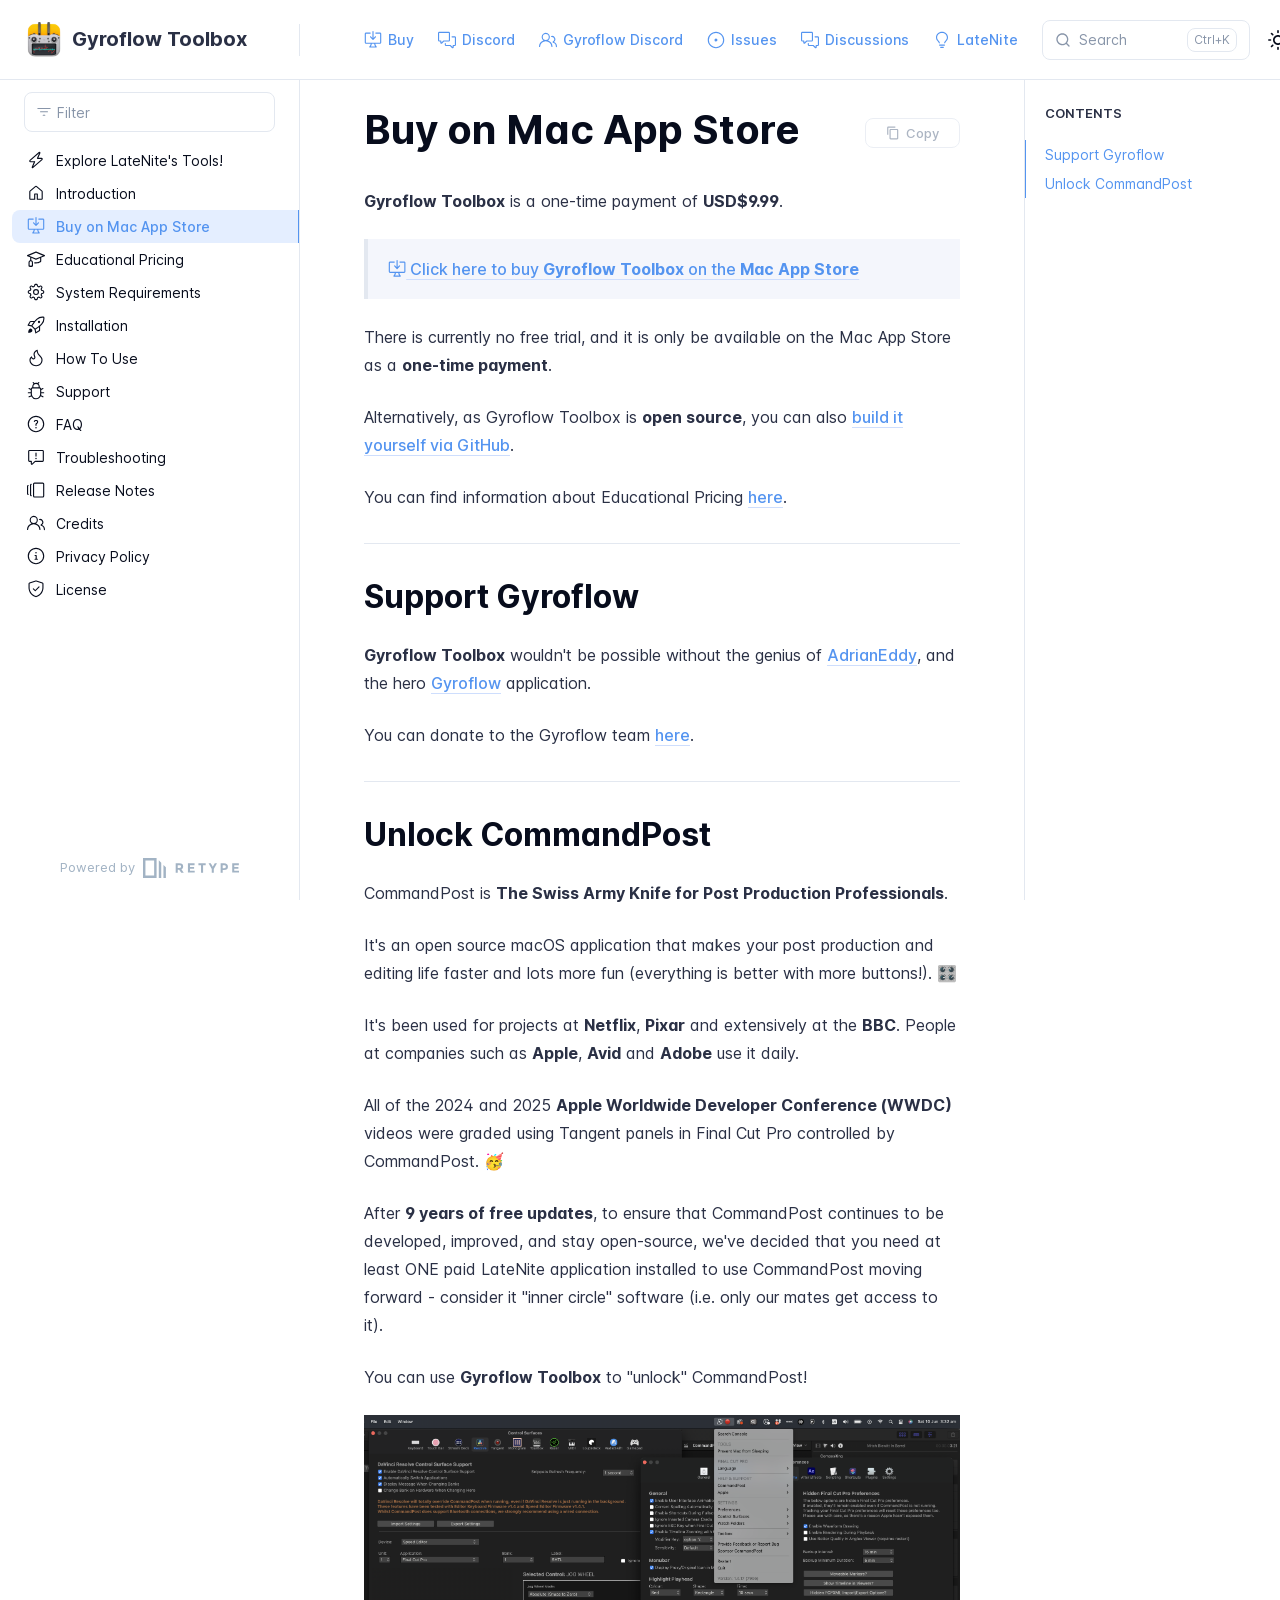
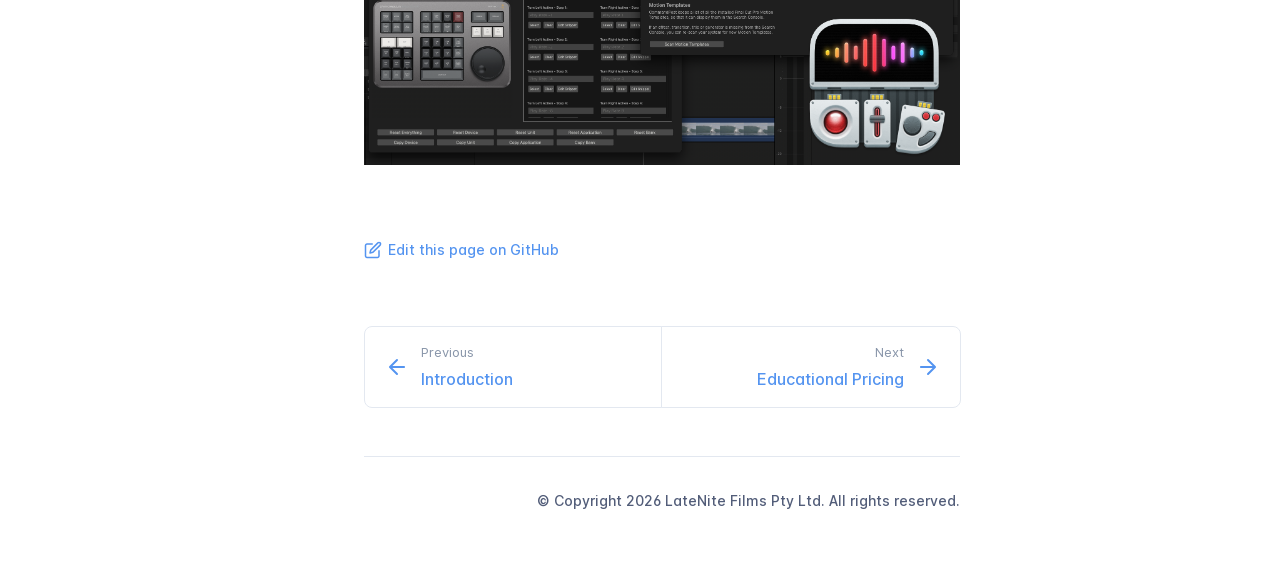
==== buy/index.html @ 42da7309 "Refreshes Retype-generated documentation. Process triggered by DmitriyOb." ====
<!DOCTYPE html>
<html lang="en" class="h-full">
<head>
    <meta charset="UTF-8">
    <meta name="viewport" content="width=device-width,initial-scale=1">
    <meta name="color-scheme" content="light dark">
    <meta name="turbo-cache-control" content="no-cache" data-turbo-track="reload" data-track-token="4.6.0.837084633425">

    <!-- See retype.com -->
    <meta name="generator" content="Retype 4.6.0">

    <!-- Primary Meta Tags -->
    <title>Buy on Mac App Store</title>
    <meta name="title" content="Buy on Mac App Store">
    <meta name="description" content="Gyroflow Toolbox is a one-time payment of USD$9.99.">

    <!-- Canonical -->
    <link rel="canonical" href="https://gyroflowtoolbox.fcp.cafe/buy/">
    <link rel="sitemap" type="application/xml" title="Sitemap" href="https://gyroflowtoolbox.fcp.cafe/sitemap.xml">

    <!-- Open Graph -->
    <meta property="og:type" content="website">
    <meta property="og:url" content="https://gyroflowtoolbox.fcp.cafe/buy/">
    <meta property="og:title" content="Buy on Mac App Store">
    <meta property="og:description" content="Gyroflow Toolbox is a one-time payment of USD$9.99.">
    <meta property="og:image" content="https://gyroflowtoolbox.fcp.cafe/static/thumbnail.jpg">
    <meta property="og:image:width" content="1200">
    <meta property="og:image:height" content="630">
    <meta property="og:image:alt" content="Buy on Mac App Store">
    <meta property="og:site_name" content="Gyroflow Toolbox">
    <meta property="og:locale" content="en_US">

    <!-- Twitter -->
    <meta name="twitter:card" content="summary_large_image">
    <meta name="twitter:url" content="https://gyroflowtoolbox.fcp.cafe/buy/">
    <meta name="twitter:title" content="Buy on Mac App Store">
    <meta name="twitter:description" content="Gyroflow Toolbox is a one-time payment of USD$9.99.">
    <meta name="twitter:image" content="https://gyroflowtoolbox.fcp.cafe/static/thumbnail.jpg">
    <meta name="twitter:image:alt" content="Buy on Mac App Store">

    <!-- Alternate Markdown -->
    <link rel="alternate" type="text/markdown" href="https://gyroflowtoolbox.fcp.cafe/buy.md">

    <script data-cfasync="false">(function(){var cl=document.documentElement.classList,ls=localStorage.getItem("retype_scheme"),hd=cl.contains("dark"),hl=cl.contains("light"),wm=window.matchMedia&&window.matchMedia("(prefers-color-scheme: dark)").matches;if(ls==="dark"||(!ls&&wm&&!hd&&!hl)){cl.remove("light");cl.add("dark")}else if(ls==="light"||(!ls&&!wm&&!hd&&!hl)){cl.remove("dark");cl.add("light")}})();</script>

    <link id="retype-favicon" rel="icon" href="../static/favicon.ico" />
    <link href="../resources/css/retype.css?v=4.6.0.837084633425" rel="stylesheet">

    <script data-cfasync="false" src="../resources/js/config.js?v=4.6.0.837084633425" data-turbo-eval="false" defer></script>
    <script data-cfasync="false" src="../resources/js/retype.js?v=4.6.0" data-turbo-eval="false" defer></script>
    <script id="lunr-js" data-cfasync="false" src="../resources/js/lunr.js?v=4.6.0.837084633425" data-turbo-eval="false" defer></script>

    <link rel="stylesheet" href="https://cdnjs.cloudflare.com/ajax/libs/font-awesome/4.7.0/css/font-awesome.min.css">
    <style>
        .review {
            text-align: left;
            color: #1956AF;
            border-radius: 10px;
            background-color: #E1EDFF;
            border: 1px solid #1956AF;
            margin-bottom: 20px;
            padding-top: 15px;
            padding-left: 10px;
            padding-right: 10px;
            padding-bottom: 0px;
        }
        html.dark .review {
            background-color: rgb(39 39 39/var(--tw-bg-opacity));
            color: rgb(189 189 189/var(--tw-text-opacity));
        }
        .review p {
            font-size: 11px;
        }
        .review-rating {
            margin-bottom: 5px;
        }
        .fa-star {
            font-size: 20px;
            color: #ccc;
        }
        .fa-star.checked {
            color: orange;
        }
        @media (max-width: 959px) {
            img.rightLogo {
                display: none !important;
            }
        }
    </style>
</head>
<body>
    <div id="retype-app" class="relative text-base antialiased text-base-text bg-base-bg font-body">
    <div class="absolute bottom-0 left-0" style="top: 5rem; right: 50%"></div>

    <header id="retype-header" class="sticky top-0 z-30 flex w-full h-16 bg-header-bg border-b border-header-border md:h-20">
        <div class="container relative flex items-center justify-between pr-6 grow md:justify-start">
            <!-- Mobile menu button skeleton -->
            <button v-cloak class="skeleton retype-mobile-menu-button flex items-center justify-center shrink-0 overflow-hidden dark:text-white focus:outline-hidden rounded-full w-10 h-10 ml-3.5 md:hidden"><svg xmlns="http://www.w3.org/2000/svg" class="mb-px shrink-0" width="24" height="24" viewBox="0 0 24 24" role="presentation" style="margin-bottom: 0px;"><g fill="currentColor"><path d="M2 4h20v2H2zM2 11h20v2H2zM2 18h20v2H2z"></path></g></svg></button>
            <div v-cloak id="retype-sidebar-left-toggle-button"></div>
    
            <!-- Logo -->
            <div class="flex items-center justify-between h-full py-2 md:w-75">
                <div class="flex items-center px-2 md:px-6">
                    <a id="retype-branding-logo" href="https://gyroflowtoolbox.fcp.cafe/" class="flex items-center leading-snug text-xl">
                        <span class="w-10 mr-2 grow-0 shrink-0 overflow-hidden">
                            <img class="max-h-10 md:inline-block" src="../static/logo.png" alt="" width="40" height="40">
                        </span>
                        <span class="dark:text-white font-bold line-clamp-1 md:line-clamp-2">Gyroflow Toolbox</span>
                    </a>
                </div>
    
                <span class="hidden h-8 border-r md:inline-block border-base-border"></span>
            </div>
    
            <div class="flex justify-between md:grow">
                <!-- Top Nav -->
                <nav id="retype-header-nav" class="hidden md:flex">
                    <ul class="flex flex-col mb-4 md:pl-16 md:mb-0 md:flex-row md:items-center">
                        <li class="mr-6">
                            <a class="py-2 md:mb-0 inline-flex items-center text-sm whitespace-nowrap transition-colors duration-200 ease-linear md:text-header-text font-header-text hover:text-header-text-hover" href="../buy/">
                                <svg xmlns="http://www.w3.org/2000/svg" class="block shrink-0 mr-1.5" width="18" height="18" viewBox="0 0 24 24" fill="currentColor" aria-hidden="true" focusable="false">
                                    <path d="M11.25 9.331V.75a.75.75 0 0 1 1.5 0v8.58l1.949-2.11A.75.75 0 1 1 15.8 8.237l-3.25 3.52a.75.75 0 0 1-1.102 0l-3.25-3.52A.75.75 0 1 1 9.3 7.22l1.949 2.111Z"/><path d="M2.5 3.75v11.5c0 .138.112.25.25.25h18.5a.25.25 0 0 0 .25-.25V3.75a.25.25 0 0 0-.25-.25h-5.5a.75.75 0 0 1 0-1.5h5.5c.966 0 1.75.784 1.75 1.75v11.5A1.75 1.75 0 0 1 21.25 17h-6.204c.171 1.375.805 2.652 1.769 3.757A.752.752 0 0 1 16.25 22h-8.5a.75.75 0 0 1-.566-1.243c.965-1.105 1.599-2.382 1.77-3.757H2.75A1.75 1.75 0 0 1 1 15.25V3.75C1 2.784 1.784 2 2.75 2h5.5a.75.75 0 0 1 0 1.5h-5.5a.25.25 0 0 0-.25.25ZM10.463 17c-.126 1.266-.564 2.445-1.223 3.5h5.52c-.66-1.055-1.098-2.234-1.223-3.5Z"/>
                                </svg>
                                <span>Buy</span>
                            </a>
                        </li>
                        <li class="mr-6">
                            <a class="py-2 md:mb-0 inline-flex items-center text-sm whitespace-nowrap transition-colors duration-200 ease-linear md:text-header-text font-header-text hover:text-header-text-hover" href="https://ltnt.tv/discord" target="_blank">
                                <svg xmlns="http://www.w3.org/2000/svg" class="block shrink-0 mr-1.5" width="18" height="18" viewBox="0 0 24 24" fill="currentColor" aria-hidden="true" focusable="false">
                                    <path d="M1.75 1h12.5c.966 0 1.75.784 1.75 1.75v9.5A1.75 1.75 0 0 1 14.25 14H8.061l-2.574 2.573A1.458 1.458 0 0 1 3 15.543V14H1.75A1.75 1.75 0 0 1 0 12.25v-9.5C0 1.784.784 1 1.75 1ZM1.5 2.75v9.5c0 .138.112.25.25.25h2a.75.75 0 0 1 .75.75v2.19l2.72-2.72a.749.749 0 0 1 .53-.22h6.5a.25.25 0 0 0 .25-.25v-9.5a.25.25 0 0 0-.25-.25H1.75a.25.25 0 0 0-.25.25Z"/><path d="M22.5 8.75a.25.25 0 0 0-.25-.25h-3.5a.75.75 0 0 1 0-1.5h3.5c.966 0 1.75.784 1.75 1.75v9.5A1.75 1.75 0 0 1 22.25 20H21v1.543a1.457 1.457 0 0 1-2.487 1.03L15.939 20H10.75A1.75 1.75 0 0 1 9 18.25v-1.465a.75.75 0 0 1 1.5 0v1.465c0 .138.112.25.25.25h5.5a.75.75 0 0 1 .53.22l2.72 2.72v-2.19a.75.75 0 0 1 .75-.75h2a.25.25 0 0 0 .25-.25v-9.5Z"/>
                                </svg>
                                <span>Discord</span>
                            </a>
                        </li>
                        <li class="mr-6">
                            <a class="py-2 md:mb-0 inline-flex items-center text-sm whitespace-nowrap transition-colors duration-200 ease-linear md:text-header-text font-header-text hover:text-header-text-hover" href="https://discord.gg/BBJ2UVAr2D" target="_blank">
                                <svg xmlns="http://www.w3.org/2000/svg" class="block shrink-0 mr-1.5" width="18" height="18" viewBox="0 0 24 24" fill="currentColor" aria-hidden="true" focusable="false">
                                    <path d="M3.5 8a5.5 5.5 0 1 1 8.596 4.547 9.005 9.005 0 0 1 5.9 8.18.751.751 0 0 1-1.5.045 7.5 7.5 0 0 0-14.993 0 .75.75 0 0 1-1.499-.044 9.005 9.005 0 0 1 5.9-8.181A5.496 5.496 0 0 1 3.5 8ZM9 4a4 4 0 1 0 0 8 4 4 0 0 0 0-8Zm8.29 4c-.148 0-.292.01-.434.03a.75.75 0 1 1-.212-1.484 4.53 4.53 0 0 1 3.38 8.097 6.69 6.69 0 0 1 3.956 6.107.75.75 0 0 1-1.5 0 5.193 5.193 0 0 0-3.696-4.972l-.534-.16v-1.676l.41-.209A3.03 3.03 0 0 0 17.29 8Z"/>
                                </svg>
                                <span>Gyroflow Discord</span>
                            </a>
                        </li>
                        <li class="mr-6">
                            <a class="py-2 md:mb-0 inline-flex items-center text-sm whitespace-nowrap transition-colors duration-200 ease-linear md:text-header-text font-header-text hover:text-header-text-hover" href="https://github.com/latenitefilms/gyroflowtoolbox/issues" target="_blank">
                                <svg xmlns="http://www.w3.org/2000/svg" class="block shrink-0 mr-1.5" width="18" height="18" viewBox="0 0 24 24" fill="currentColor" aria-hidden="true" focusable="false">
                                    <path d="M12 1c6.075 0 11 4.925 11 11s-4.925 11-11 11S1 18.075 1 12 5.925 1 12 1ZM2.5 12a9.5 9.5 0 0 0 9.5 9.5 9.5 9.5 0 0 0 9.5-9.5A9.5 9.5 0 0 0 12 2.5 9.5 9.5 0 0 0 2.5 12Zm9.5 2a2 2 0 1 1-.001-3.999A2 2 0 0 1 12 14Z"/>
                                </svg>
                                <span>Issues</span>
                            </a>
                        </li>
                        <li class="mr-6">
                            <a class="py-2 md:mb-0 inline-flex items-center text-sm whitespace-nowrap transition-colors duration-200 ease-linear md:text-header-text font-header-text hover:text-header-text-hover" href="https://github.com/latenitefilms/gyroflowtoolbox/discussions" target="_blank">
                                <svg xmlns="http://www.w3.org/2000/svg" class="block shrink-0 mr-1.5" width="18" height="18" viewBox="0 0 24 24" fill="currentColor" aria-hidden="true" focusable="false">
                                    <path d="M1.75 1h12.5c.966 0 1.75.784 1.75 1.75v9.5A1.75 1.75 0 0 1 14.25 14H8.061l-2.574 2.573A1.458 1.458 0 0 1 3 15.543V14H1.75A1.75 1.75 0 0 1 0 12.25v-9.5C0 1.784.784 1 1.75 1ZM1.5 2.75v9.5c0 .138.112.25.25.25h2a.75.75 0 0 1 .75.75v2.19l2.72-2.72a.749.749 0 0 1 .53-.22h6.5a.25.25 0 0 0 .25-.25v-9.5a.25.25 0 0 0-.25-.25H1.75a.25.25 0 0 0-.25.25Z"/><path d="M22.5 8.75a.25.25 0 0 0-.25-.25h-3.5a.75.75 0 0 1 0-1.5h3.5c.966 0 1.75.784 1.75 1.75v9.5A1.75 1.75 0 0 1 22.25 20H21v1.543a1.457 1.457 0 0 1-2.487 1.03L15.939 20H10.75A1.75 1.75 0 0 1 9 18.25v-1.465a.75.75 0 0 1 1.5 0v1.465c0 .138.112.25.25.25h5.5a.75.75 0 0 1 .53.22l2.72 2.72v-2.19a.75.75 0 0 1 .75-.75h2a.25.25 0 0 0 .25-.25v-9.5Z"/>
                                </svg>
                                <span>Discussions</span>
                            </a>
                        </li>
                        <li class="mr-6">
                            <a class="py-2 md:mb-0 inline-flex items-center text-sm whitespace-nowrap transition-colors duration-200 ease-linear md:text-header-text font-header-text hover:text-header-text-hover" href="https://fcp.cafe/latenite/" target="_blank">
                                <svg xmlns="http://www.w3.org/2000/svg" class="block shrink-0 mr-1.5" width="18" height="18" viewBox="0 0 24 24" fill="currentColor" aria-hidden="true" focusable="false">
                                    <path d="M12 2.5c-3.81 0-6.5 2.743-6.5 6.119 0 1.536.632 2.572 1.425 3.56.172.215.347.422.527.635l.096.112c.21.25.427.508.63.774.404.531.783 1.128.995 1.834a.75.75 0 0 1-1.436.432c-.138-.46-.397-.89-.753-1.357a18.111 18.111 0 0 0-.582-.714l-.092-.11c-.18-.212-.37-.436-.555-.667C4.87 12.016 4 10.651 4 8.618 4 4.363 7.415 1 12 1s8 3.362 8 7.619c0 2.032-.87 3.397-1.755 4.5-.185.23-.375.454-.555.667l-.092.109c-.21.248-.405.481-.582.714-.356.467-.615.898-.753 1.357a.751.751 0 0 1-1.437-.432c.213-.706.592-1.303.997-1.834.202-.266.419-.524.63-.774l.095-.112c.18-.213.355-.42.527-.634.793-.99 1.425-2.025 1.425-3.561C18.5 5.243 15.81 2.5 12 2.5ZM8.75 18h6.5a.75.75 0 0 1 0 1.5h-6.5a.75.75 0 0 1 0-1.5Zm.75 3.75a.75.75 0 0 1 .75-.75h3.5a.75.75 0 0 1 0 1.5h-3.5a.75.75 0 0 1-.75-.75Z"/>
                                </svg>
                                <span>LateNite</span>
                            </a>
                        </li>
    
                    </ul>
                </nav>
    
                <div v-cloak class="flex justify-end grow">
                    <div id="retype-mobile-search-button"></div>
                    <doc-search-desktop></doc-search-desktop>
    
                    <doc-theme-switch class="lg:ml-2"></doc-theme-switch>
                    <doc-history></doc-history>
                </div>
            </div>
        </div>
    </header>


    <div id="retype-container" class="container relative flex bg-white">
        <!-- Sidebar Skeleton -->
        <div v-cloak class="fixed flex flex-col shrink-0 duration-300 ease-in-out bg-sidebar-left-bg border-sidebar-left-border sidebar top-20 w-75 border-r h-screen md:sticky transition-transform skeleton">
        
            <div class="flex items-center h-16 px-6">
                <input id="retype-filter-input-mock" class="w-full h-10 pl-8 px-3 py-2 transition-colors duration-200 ease-linear bg-filter-bg border border-filter-border rounded-lg shadow-none md:text-sm hover:border-filter-border-hover focus:outline-hidden focus:border-filter-border-focus placeholder-filter-placeholder" type="text">
            </div>
        
            <div class="pl-6 mt-1 mb-4">
                <div class="w-32 h-3 mb-4 bg-skeleton-bg rounded-full loading"></div>
                <div class="w-48 h-3 mb-4 bg-skeleton-bg rounded-full loading"></div>
                <div class="w-40 h-3 mb-4 bg-skeleton-bg rounded-full loading"></div>
                <div class="w-32 h-3 mb-4 bg-skeleton-bg rounded-full loading"></div>
                <div class="w-48 h-3 mb-4 bg-skeleton-bg rounded-full loading"></div>
                <div class="w-40 h-3 mb-4 bg-skeleton-bg rounded-full loading"></div>
            </div>
        
            <div class="shrink-0 mt-auto bg-transparent dark:border-base-border">
                <a class="flex items-center justify-center flex-nowrap h-16 text-gray-350 dark:text-dark-400 hover:text-gray-600 dark:hover:text-dark-300 transition-colors duration-150 ease-in docs-powered-by" target="_blank" href="https://retype.com/" rel="noopener">
                    <span class="text-xs whitespace-nowrap">Powered by</span>
                    <svg xmlns="http://www.w3.org/2000/svg" class="ml-2" fill="currentColor" width="96" height="20" overflow="visible"><path d="M0 0v20h13.59V0H0zm11.15 17.54H2.44V2.46h8.71v15.08zM15.8 20h2.44V4.67L15.8 2.22zM20.45 6.89V20h2.44V9.34z"/><g><path d="M40.16 8.44c0 1.49-.59 2.45-1.75 2.88l2.34 3.32h-2.53l-2.04-2.96h-1.43v2.96h-2.06V5.36h3.5c1.43 0 2.46.24 3.07.73s.9 1.27.9 2.35zm-2.48 1.1c.26-.23.38-.59.38-1.09 0-.5-.13-.84-.4-1.03s-.73-.28-1.39-.28h-1.54v2.75h1.5c.72 0 1.2-.12 1.45-.35zM51.56 5.36V7.2h-4.59v1.91h4.13v1.76h-4.13v1.92h4.74v1.83h-6.79V5.36h6.64zM60.09 7.15v7.48h-2.06V7.15h-2.61V5.36h7.28v1.79h-2.61zM70.81 14.64h-2.06v-3.66l-3.19-5.61h2.23l1.99 3.45 1.99-3.45H74l-3.19 5.61v3.66zM83.99 6.19c.65.55.97 1.4.97 2.55s-.33 1.98-1 2.51-1.68.8-3.04.8h-1.23v2.59h-2.06V5.36h3.26c1.42 0 2.45.28 3.1.83zm-1.51 3.65c.25-.28.37-.69.37-1.22s-.16-.92-.48-1.14c-.32-.23-.82-.34-1.5-.34H79.7v3.12h1.38c.68 0 1.15-.14 1.4-.42zM95.85 5.36V7.2h-4.59v1.91h4.13v1.76h-4.13v1.92H96v1.83h-6.79V5.36h6.64z"/></g></svg>
                </a>
            </div>
        </div>
        
        <!-- Sidebar component -->
        <doc-sidebar v-cloak>
            <template #sidebar-footer>
                <div class="shrink-0 mt-auto border-t md:bg-transparent md:border-none dark:border-base-border">
        
                    <div class="py-3 px-6 md:hidden border-b dark:border-base-border">
                        <nav>
                            <ul class="flex flex-wrap justify-center items-center">
                                <li class="mr-6">
                                    <a class="block py-1 inline-flex items-center text-sm whitespace-nowrap transition-colors duration-200 ease-linear md:text-header-text font-header-text hover:text-header-text-hover" href="../buy/">
                                        <svg xmlns="http://www.w3.org/2000/svg" class="block shrink-0 mr-1.5" width="18" height="18" viewBox="0 0 24 24" fill="currentColor" aria-hidden="true" focusable="false">
                                            <path d="M11.25 9.331V.75a.75.75 0 0 1 1.5 0v8.58l1.949-2.11A.75.75 0 1 1 15.8 8.237l-3.25 3.52a.75.75 0 0 1-1.102 0l-3.25-3.52A.75.75 0 1 1 9.3 7.22l1.949 2.111Z"/><path d="M2.5 3.75v11.5c0 .138.112.25.25.25h18.5a.25.25 0 0 0 .25-.25V3.75a.25.25 0 0 0-.25-.25h-5.5a.75.75 0 0 1 0-1.5h5.5c.966 0 1.75.784 1.75 1.75v11.5A1.75 1.75 0 0 1 21.25 17h-6.204c.171 1.375.805 2.652 1.769 3.757A.752.752 0 0 1 16.25 22h-8.5a.75.75 0 0 1-.566-1.243c.965-1.105 1.599-2.382 1.77-3.757H2.75A1.75 1.75 0 0 1 1 15.25V3.75C1 2.784 1.784 2 2.75 2h5.5a.75.75 0 0 1 0 1.5h-5.5a.25.25 0 0 0-.25.25ZM10.463 17c-.126 1.266-.564 2.445-1.223 3.5h5.52c-.66-1.055-1.098-2.234-1.223-3.5Z"/>
                                        </svg>
                                        <span>Buy</span>
                                    </a>
                                </li>
                                <li class="mr-6">
                                    <a class="block py-1 inline-flex items-center text-sm whitespace-nowrap transition-colors duration-200 ease-linear md:text-header-text font-header-text hover:text-header-text-hover" href="https://ltnt.tv/discord" target="_blank">
                                        <svg xmlns="http://www.w3.org/2000/svg" class="block shrink-0 mr-1.5" width="18" height="18" viewBox="0 0 24 24" fill="currentColor" aria-hidden="true" focusable="false">
                                            <path d="M1.75 1h12.5c.966 0 1.75.784 1.75 1.75v9.5A1.75 1.75 0 0 1 14.25 14H8.061l-2.574 2.573A1.458 1.458 0 0 1 3 15.543V14H1.75A1.75 1.75 0 0 1 0 12.25v-9.5C0 1.784.784 1 1.75 1ZM1.5 2.75v9.5c0 .138.112.25.25.25h2a.75.75 0 0 1 .75.75v2.19l2.72-2.72a.749.749 0 0 1 .53-.22h6.5a.25.25 0 0 0 .25-.25v-9.5a.25.25 0 0 0-.25-.25H1.75a.25.25 0 0 0-.25.25Z"/><path d="M22.5 8.75a.25.25 0 0 0-.25-.25h-3.5a.75.75 0 0 1 0-1.5h3.5c.966 0 1.75.784 1.75 1.75v9.5A1.75 1.75 0 0 1 22.25 20H21v1.543a1.457 1.457 0 0 1-2.487 1.03L15.939 20H10.75A1.75 1.75 0 0 1 9 18.25v-1.465a.75.75 0 0 1 1.5 0v1.465c0 .138.112.25.25.25h5.5a.75.75 0 0 1 .53.22l2.72 2.72v-2.19a.75.75 0 0 1 .75-.75h2a.25.25 0 0 0 .25-.25v-9.5Z"/>
                                        </svg>
                                        <span>Discord</span>
                                    </a>
                                </li>
                                <li class="mr-6">
                                    <a class="block py-1 inline-flex items-center text-sm whitespace-nowrap transition-colors duration-200 ease-linear md:text-header-text font-header-text hover:text-header-text-hover" href="https://discord.gg/BBJ2UVAr2D" target="_blank">
                                        <svg xmlns="http://www.w3.org/2000/svg" class="block shrink-0 mr-1.5" width="18" height="18" viewBox="0 0 24 24" fill="currentColor" aria-hidden="true" focusable="false">
                                            <path d="M3.5 8a5.5 5.5 0 1 1 8.596 4.547 9.005 9.005 0 0 1 5.9 8.18.751.751 0 0 1-1.5.045 7.5 7.5 0 0 0-14.993 0 .75.75 0 0 1-1.499-.044 9.005 9.005 0 0 1 5.9-8.181A5.496 5.496 0 0 1 3.5 8ZM9 4a4 4 0 1 0 0 8 4 4 0 0 0 0-8Zm8.29 4c-.148 0-.292.01-.434.03a.75.75 0 1 1-.212-1.484 4.53 4.53 0 0 1 3.38 8.097 6.69 6.69 0 0 1 3.956 6.107.75.75 0 0 1-1.5 0 5.193 5.193 0 0 0-3.696-4.972l-.534-.16v-1.676l.41-.209A3.03 3.03 0 0 0 17.29 8Z"/>
                                        </svg>
                                        <span>Gyroflow Discord</span>
                                    </a>
                                </li>
                                <li class="mr-6">
                                    <a class="block py-1 inline-flex items-center text-sm whitespace-nowrap transition-colors duration-200 ease-linear md:text-header-text font-header-text hover:text-header-text-hover" href="https://github.com/latenitefilms/gyroflowtoolbox/issues" target="_blank">
                                        <svg xmlns="http://www.w3.org/2000/svg" class="block shrink-0 mr-1.5" width="18" height="18" viewBox="0 0 24 24" fill="currentColor" aria-hidden="true" focusable="false">
                                            <path d="M12 1c6.075 0 11 4.925 11 11s-4.925 11-11 11S1 18.075 1 12 5.925 1 12 1ZM2.5 12a9.5 9.5 0 0 0 9.5 9.5 9.5 9.5 0 0 0 9.5-9.5A9.5 9.5 0 0 0 12 2.5 9.5 9.5 0 0 0 2.5 12Zm9.5 2a2 2 0 1 1-.001-3.999A2 2 0 0 1 12 14Z"/>
                                        </svg>
                                        <span>Issues</span>
                                    </a>
                                </li>
                                <li class="mr-6">
                                    <a class="block py-1 inline-flex items-center text-sm whitespace-nowrap transition-colors duration-200 ease-linear md:text-header-text font-header-text hover:text-header-text-hover" href="https://github.com/latenitefilms/gyroflowtoolbox/discussions" target="_blank">
                                        <svg xmlns="http://www.w3.org/2000/svg" class="block shrink-0 mr-1.5" width="18" height="18" viewBox="0 0 24 24" fill="currentColor" aria-hidden="true" focusable="false">
                                            <path d="M1.75 1h12.5c.966 0 1.75.784 1.75 1.75v9.5A1.75 1.75 0 0 1 14.25 14H8.061l-2.574 2.573A1.458 1.458 0 0 1 3 15.543V14H1.75A1.75 1.75 0 0 1 0 12.25v-9.5C0 1.784.784 1 1.75 1ZM1.5 2.75v9.5c0 .138.112.25.25.25h2a.75.75 0 0 1 .75.75v2.19l2.72-2.72a.749.749 0 0 1 .53-.22h6.5a.25.25 0 0 0 .25-.25v-9.5a.25.25 0 0 0-.25-.25H1.75a.25.25 0 0 0-.25.25Z"/><path d="M22.5 8.75a.25.25 0 0 0-.25-.25h-3.5a.75.75 0 0 1 0-1.5h3.5c.966 0 1.75.784 1.75 1.75v9.5A1.75 1.75 0 0 1 22.25 20H21v1.543a1.457 1.457 0 0 1-2.487 1.03L15.939 20H10.75A1.75 1.75 0 0 1 9 18.25v-1.465a.75.75 0 0 1 1.5 0v1.465c0 .138.112.25.25.25h5.5a.75.75 0 0 1 .53.22l2.72 2.72v-2.19a.75.75 0 0 1 .75-.75h2a.25.25 0 0 0 .25-.25v-9.5Z"/>
                                        </svg>
                                        <span>Discussions</span>
                                    </a>
                                </li>
                                <li class="mr-6">
                                    <a class="block py-1 inline-flex items-center text-sm whitespace-nowrap transition-colors duration-200 ease-linear md:text-header-text font-header-text hover:text-header-text-hover" href="https://fcp.cafe/latenite/" target="_blank">
                                        <svg xmlns="http://www.w3.org/2000/svg" class="block shrink-0 mr-1.5" width="18" height="18" viewBox="0 0 24 24" fill="currentColor" aria-hidden="true" focusable="false">
                                            <path d="M12 2.5c-3.81 0-6.5 2.743-6.5 6.119 0 1.536.632 2.572 1.425 3.56.172.215.347.422.527.635l.096.112c.21.25.427.508.63.774.404.531.783 1.128.995 1.834a.75.75 0 0 1-1.436.432c-.138-.46-.397-.89-.753-1.357a18.111 18.111 0 0 0-.582-.714l-.092-.11c-.18-.212-.37-.436-.555-.667C4.87 12.016 4 10.651 4 8.618 4 4.363 7.415 1 12 1s8 3.362 8 7.619c0 2.032-.87 3.397-1.755 4.5-.185.23-.375.454-.555.667l-.092.109c-.21.248-.405.481-.582.714-.356.467-.615.898-.753 1.357a.751.751 0 0 1-1.437-.432c.213-.706.592-1.303.997-1.834.202-.266.419-.524.63-.774l.095-.112c.18-.213.355-.42.527-.634.793-.99 1.425-2.025 1.425-3.561C18.5 5.243 15.81 2.5 12 2.5ZM8.75 18h6.5a.75.75 0 0 1 0 1.5h-6.5a.75.75 0 0 1 0-1.5Zm.75 3.75a.75.75 0 0 1 .75-.75h3.5a.75.75 0 0 1 0 1.5h-3.5a.75.75 0 0 1-.75-.75Z"/>
                                        </svg>
                                        <span>LateNite</span>
                                    </a>
                                </li>
        
                            </ul>
                        </nav>
                    </div>
        
                    <a class="flex items-center justify-center flex-nowrap h-16 text-gray-350 dark:text-dark-400 hover:text-gray-600 dark:hover:text-dark-300 transition-colors duration-150 ease-in docs-powered-by" target="_blank" href="https://retype.com/" rel="noopener">
                        <span class="text-xs whitespace-nowrap">Powered by</span>
                        <svg xmlns="http://www.w3.org/2000/svg" class="ml-2" fill="currentColor" width="96" height="20" overflow="visible"><path d="M0 0v20h13.59V0H0zm11.15 17.54H2.44V2.46h8.71v15.08zM15.8 20h2.44V4.67L15.8 2.22zM20.45 6.89V20h2.44V9.34z"/><g><path d="M40.16 8.44c0 1.49-.59 2.45-1.75 2.88l2.34 3.32h-2.53l-2.04-2.96h-1.43v2.96h-2.06V5.36h3.5c1.43 0 2.46.24 3.07.73s.9 1.27.9 2.35zm-2.48 1.1c.26-.23.38-.59.38-1.09 0-.5-.13-.84-.4-1.03s-.73-.28-1.39-.28h-1.54v2.75h1.5c.72 0 1.2-.12 1.45-.35zM51.56 5.36V7.2h-4.59v1.91h4.13v1.76h-4.13v1.92h4.74v1.83h-6.79V5.36h6.64zM60.09 7.15v7.48h-2.06V7.15h-2.61V5.36h7.28v1.79h-2.61zM70.81 14.64h-2.06v-3.66l-3.19-5.61h2.23l1.99 3.45 1.99-3.45H74l-3.19 5.61v3.66zM83.99 6.19c.65.55.97 1.4.97 2.55s-.33 1.98-1 2.51-1.68.8-3.04.8h-1.23v2.59h-2.06V5.36h3.26c1.42 0 2.45.28 3.1.83zm-1.51 3.65c.25-.28.37-.69.37-1.22s-.16-.92-.48-1.14c-.32-.23-.82-.34-1.5-.34H79.7v3.12h1.38c.68 0 1.15-.14 1.4-.42zM95.85 5.36V7.2h-4.59v1.91h4.13v1.76h-4.13v1.92H96v1.83h-6.79V5.36h6.64z"/></g></svg>
                    </a>
                </div>
            </template>
        </doc-sidebar>

        <div class="grow min-w-0 bg-body-bg">
            <!-- Render "toolbar" template here on api pages --><!-- Render page content -->
<div class="flex">
    <div id="retype-main" class="min-w-0 p-4 grow md:px-16">
        <main class="relative pb-12 lg:pt-2">
            <div class="relative retype-markdown" id="retype-content">
                <!-- Rendered if sidebar right is enabled -->
                <div id="retype-sidebar-right-toggle"></div>
                <doc-page-actions></doc-page-actions>

                <!-- Page content  -->
<h1 id="buy-on-mac-app-store">Buy on Mac App Store</h1>
<p><strong>Gyroflow Toolbox</strong> is a one-time payment of <strong>USD$9.99</strong>.</p>
<blockquote>
<p><a href="https://apps.apple.com/au/app/gyroflow-toolbox/id1667462993?mt=12"><svg xmlns="http://www.w3.org/2000/svg" class="docs-icon" viewBox="0 0 24 24" role="presentation"><g fill="currentColor"><g><path d="M11.25 9.331V.75a.75.75 0 0 1 1.5 0v8.58l1.949-2.11A.75.75 0 1 1 15.8 8.237l-3.25 3.52a.75.75 0 0 1-1.102 0l-3.25-3.52A.75.75 0 1 1 9.3 7.22l1.949 2.111Z"/><path d="M2.5 3.75v11.5c0 .138.112.25.25.25h18.5a.25.25 0 0 0 .25-.25V3.75a.25.25 0 0 0-.25-.25h-5.5a.75.75 0 0 1 0-1.5h5.5c.966 0 1.75.784 1.75 1.75v11.5A1.75 1.75 0 0 1 21.25 17h-6.204c.171 1.375.805 2.652 1.769 3.757A.752.752 0 0 1 16.25 22h-8.5a.75.75 0 0 1-.566-1.243c.965-1.105 1.599-2.382 1.77-3.757H2.75A1.75 1.75 0 0 1 1 15.25V3.75C1 2.784 1.784 2 2.75 2h5.5a.75.75 0 0 1 0 1.5h-5.5a.25.25 0 0 0-.25.25ZM10.463 17c-.126 1.266-.564 2.445-1.223 3.5h5.52c-.66-1.055-1.098-2.234-1.223-3.5Z"/></g></g></svg> Click here to buy <strong>Gyroflow Toolbox</strong> on the <strong>Mac App Store</strong></a></p>
</blockquote>
<p>There is currently no free trial, and it is only be available on the Mac App Store as a <strong>one-time payment</strong>.</p>
<p>Alternatively, as Gyroflow Toolbox is <strong>open source</strong>, you can also <a href="https://github.com/latenitefilms/GyroflowToolbox">build it yourself via GitHub</a>.</p>
<p>You can find information about Educational Pricing <a href="https://gyroflowtoolbox.io/educational/">here</a>.</p>
<hr>
<h2 id="support-gyroflow">Support Gyroflow</h2>
<p><strong>Gyroflow Toolbox</strong> wouldn&#x27;t be possible without the genius of <a href="https://github.com/AdrianEddy">AdrianEddy</a>, and the hero <a href="https://gyroflow.xyz">Gyroflow</a> application.</p>
<p>You can donate to the Gyroflow team <a href="https://gyroflow.xyz/donate">here</a>.</p>
<hr>
<h2 id="unlock-commandpost">Unlock CommandPost</h2>
<p>CommandPost is <strong>The Swiss Army Knife for Post Production Professionals</strong>.</p>
<p>It&#x27;s an open source macOS application that makes your post production and editing life faster and lots more fun (everything is better with more buttons!). <span class="docs-emoji">&#x1F39B;&#xFE0F;</span></p>
<p>It&#x27;s been used for projects at <strong>Netflix</strong>, <strong>Pixar</strong> and extensively at the <strong>BBC</strong>. People at companies such as <strong>Apple</strong>, <strong>Avid</strong> and <strong>Adobe</strong> use it daily.</p>
<p>All of the 2024 and 2025 <strong>Apple Worldwide Developer Conference (WWDC)</strong> videos were graded using Tangent panels in Final Cut Pro controlled by CommandPost. <span class="docs-emoji">&#x1F973;</span></p>
<p>After <strong>9 years of free updates</strong>, to ensure that CommandPost continues to be developed, improved, and stay open-source, we&#x27;ve decided that you need at least ONE paid LateNite application installed to use CommandPost moving forward - consider it &quot;inner circle&quot; software (i.e. only our mates get access to it).</p>
<p>You can use <strong>Gyroflow Toolbox</strong> to &quot;unlock&quot; CommandPost!</p>
<figure class="content-center">
    <img src="../static/commandpost.png" alt="" class="max-w-full h-auto rounded-image-rounded border-image-border border-image-border-width" width="3810" height="2238" />
    <figcaption class="caption"></figcaption>
</figure>

                
                <!-- Required only on API pages -->
                <doc-toolbar-member-filter-no-results></doc-toolbar-member-filter-no-results>
            </div>
            <footer id="retype-content-footer" class="clear-both">
                <div class="flex flex-wrap items-center gap-x-4 gap-y-2 mt-14">
                    <a id="retype-edit-this-page" class="my-2.5 inline-flex items-center text-sm whitespace-nowrap text-body-link font-body-link hover:text-body-link-hover hover:underline" href="https://github.com/latenitefilms/GyroflowToolbox/blob/main/docs/buy.md" target="_blank" rel="noopener">
                        <svg class="mr-1.5" xmlns="http://www.w3.org/2000/svg" width="18" height="18" viewBox="0 0 24 24" fill="currentColor" overflow="visible"><path d="M20 12c-.55 0-1 .45-1 1v7c0 .55-.45 1-1 1H4c-.55 0-1-.45-1-1V6c0-.55.45-1 1-1h7c.55 0 1-.45 1-1s-.45-1-1-1H4C2.35 3 1 4.35 1 6v14c0 1.65 1.35 3 3 3h14c1.65 0 3-1.35 3-3v-7c0-.55-.45-1-1-1z" /><path d="M22.21 1.79c-1.18-1.18-3.24-1.18-4.41 0l-9.5 9.5c-.13.13-.22.29-.26.46l-1 4c-.08.34.01.7.26.95.18.2.44.3.7.3.08 0 .16-.01.24-.03l4-1c.18-.04.34-.13.46-.26l9.5-9.5c1.22-1.22 1.22-3.2.01-4.42zm-1.42 3l-9.3 9.3-2.11.53.53-2.11 9.3-9.3c.42-.42 1.16-.42 1.59 0 .43.43.43 1.15-.01 1.58z" /><path fill="none" d="M0 0h24v24H0z" /></svg>
                        <span>Edit this page on GitHub</span>
                    </a>
                </div>
            
                <nav id="retype-nextprev" class="print:hidden flex mt-14">
                    <div class="w-1/2">
                        <a class="px-5 py-4 h-full flex items-center break-normal font-medium text-body-link border border-base-border hover:border-base-border-hover rounded-l-lg transition-colors duration-150 relative hover:z-5" href="../">
                            <svg xmlns="http://www.w3.org/2000/svg" class="mr-3" width="24" height="24" viewBox="0 0 24 24" fill="currentColor" overflow="visible"><path d="M19 11H7.41l5.29-5.29a.996.996 0 10-1.41-1.41l-7 7a1 1 0 000 1.42l7 7a1.024 1.024 0 001.42-.01.996.996 0 000-1.41L7.41 13H19c.55 0 1-.45 1-1s-.45-1-1-1z" /><path fill="none" d="M0 0h24v24H0z" /></svg>
                            <span>
                                <span class="block text-xs font-normal text-base-text-muted">Previous</span>
                                <span class="block mt-1">Introduction</span>
                            </span>
                        </a>
                    </div>
            
                    <div class="w-1/2">
                        <a class="px-5 py-4 -mx-px h-full flex items-center justify-end break-normal font-medium text-body-link border border-base-border hover:border-base-border-hover rounded-r-lg transition-colors duration-150 relative hover:z-5" href="../educational/">
                            <span>
                                <span class="block text-xs font-normal text-right text-base-text-muted">Next</span>
                                <span class="block mt-1">Educational Pricing</span>
                            </span>
                            <svg xmlns="http://www.w3.org/2000/svg" class="ml-3" width="24" height="24" viewBox="0 0 24 24" fill="currentColor" overflow="visible"><path d="M19.92 12.38a1 1 0 00-.22-1.09l-7-7a.996.996 0 10-1.41 1.41l5.3 5.3H5c-.55 0-1 .45-1 1s.45 1 1 1h11.59l-5.29 5.29a.996.996 0 000 1.41c.19.2.44.3.7.3s.51-.1.71-.29l7-7c.09-.09.16-.21.21-.33z" /><path fill="none" d="M0 0h24v24H0z" /></svg>
                        </a>
                    </div>
                </nav>
            </footer>
        </main>

        <div id="retype-page-footer" class="print:border-none border-t border-base-border pt-6 mb-8">
            <footer class="flex flex-wrap items-center justify-between print:justify-center">
                <div id="retype-footer-links" class="print:hidden">
                    <ul class="flex flex-wrap items-center text-sm">
                    </ul>
                </div>
                <div id="retype-copyright" class="print:justify-center py-2 text-footer-text font-footer-link text-sm leading-relaxed"><p>© Copyright 2026 LateNite Films Pty Ltd. All rights reserved.</p></div>
            </footer>
        </div>
    </div>

    <!-- Rendered if sidebar right is enabled -->
    <!-- Sidebar right skeleton-->
    <div v-cloak class="fixed top-0 bottom-0 right-0 translate-x-full bg-sidebar-right-bg border-sidebar-right-border lg:sticky lg:border-l lg:shrink-0 lg:pt-6 lg:translate-x-0 sm:w-1/2 lg:w-64 lg:z-0 md:w-104 sidebar-right skeleton">
        <div class="pl-5">
            <div class="w-32 h-3 mb-4 bg-skeleton-bg rounded-full loading"></div>
            <div class="w-48 h-3 mb-4 bg-skeleton-bg rounded-full loading"></div>
            <div class="w-40 h-3 mb-4 bg-skeleton-bg rounded-full loading"></div>
        </div>
    </div>

    <!-- User should be able to hide sidebar right -->
    <doc-sidebar-right v-cloak></doc-sidebar-right>
</div>

        </div>
    </div>

    <doc-search-mobile></doc-search-mobile>
    <doc-back-to-top></doc-back-to-top>
</div>


    <div id="retype-overlay-target"></div>

        <script data-cfasync="false">window.__DOCS__ = { "title": "Buy on Mac App Store", level: 1, icon: "file", hasPrism: false, hasInstagram: false, hasMermaid: false, hasMath: false, tocDepth: 23, "md": "/buy.md" }</script>
</body>
</html>
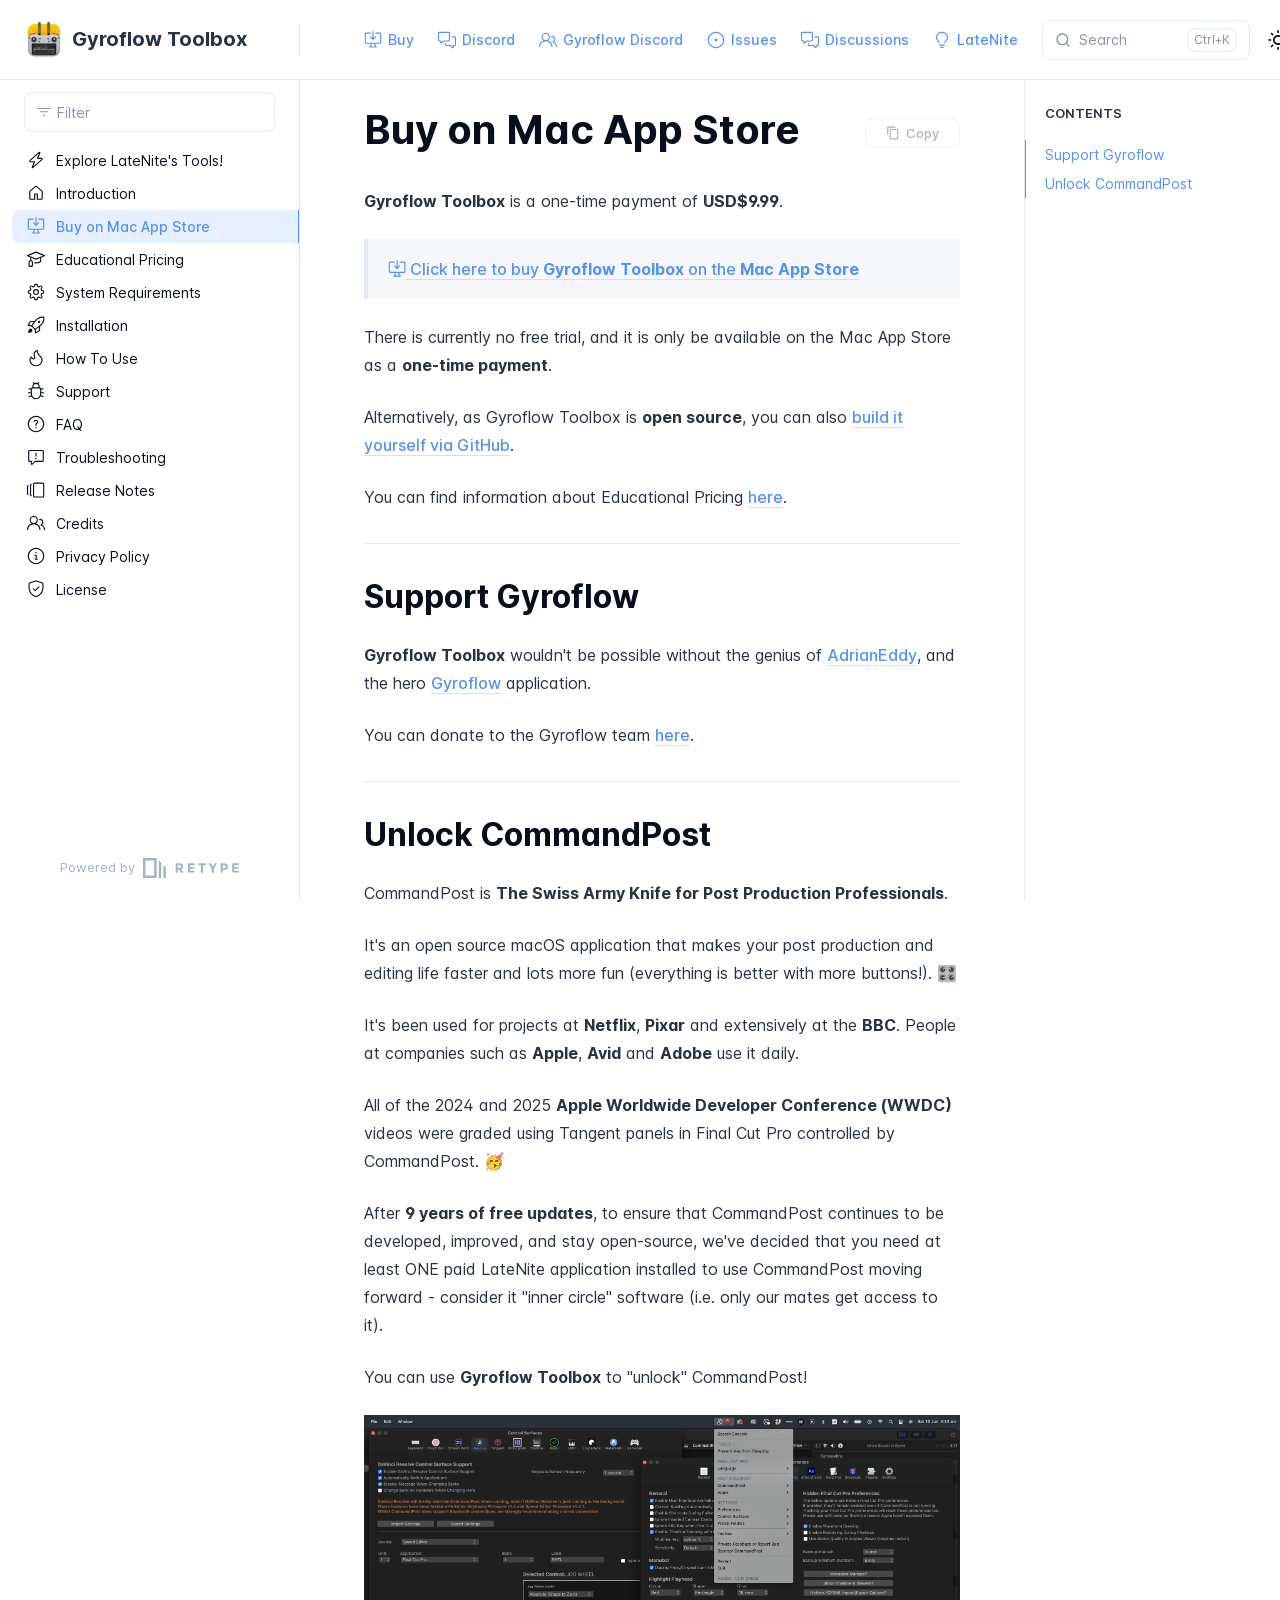
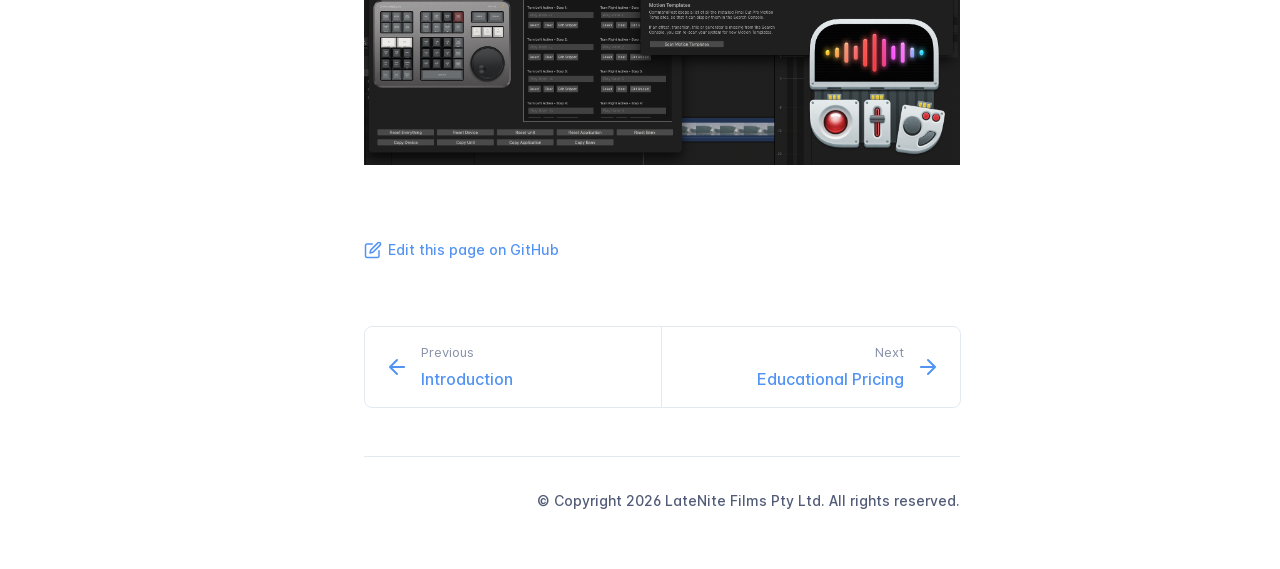
==== commit 673f970b: "Refreshes Retype-generated documentation. Process triggered by DmitriyOb." ====
--- a/buy/index.html
+++ b/buy/index.html
@@ -4,7 +4,7 @@
     <meta charset="UTF-8">
     <meta name="viewport" content="width=device-width,initial-scale=1">
     <meta name="color-scheme" content="light dark">
-    <meta name="turbo-cache-control" content="no-cache" data-turbo-track="reload" data-track-token="4.6.0.837084633425">
+    <meta name="turbo-cache-control" content="no-cache" data-turbo-track="reload" data-track-token="4.6.0.837084854161">
 
     <!-- See retype.com -->
     <meta name="generator" content="Retype 4.6.0">
@@ -44,11 +44,11 @@
     <script data-cfasync="false">(function(){var cl=document.documentElement.classList,ls=localStorage.getItem("retype_scheme"),hd=cl.contains("dark"),hl=cl.contains("light"),wm=window.matchMedia&&window.matchMedia("(prefers-color-scheme: dark)").matches;if(ls==="dark"||(!ls&&wm&&!hd&&!hl)){cl.remove("light");cl.add("dark")}else if(ls==="light"||(!ls&&!wm&&!hd&&!hl)){cl.remove("dark");cl.add("light")}})();</script>
 
     <link id="retype-favicon" rel="icon" href="../static/favicon.ico" />
-    <link href="../resources/css/retype.css?v=4.6.0.837084633425" rel="stylesheet">
-
-    <script data-cfasync="false" src="../resources/js/config.js?v=4.6.0.837084633425" data-turbo-eval="false" defer></script>
+    <link href="../resources/css/retype.css?v=4.6.0.837084854161" rel="stylesheet">
+
+    <script data-cfasync="false" src="../resources/js/config.js?v=4.6.0.837084854161" data-turbo-eval="false" defer></script>
     <script data-cfasync="false" src="../resources/js/retype.js?v=4.6.0" data-turbo-eval="false" defer></script>
-    <script id="lunr-js" data-cfasync="false" src="../resources/js/lunr.js?v=4.6.0.837084633425" data-turbo-eval="false" defer></script>
+    <script id="lunr-js" data-cfasync="false" src="../resources/js/lunr.js?v=4.6.0.837084854161" data-turbo-eval="false" defer></script>
 
     <link rel="stylesheet" href="https://cdnjs.cloudflare.com/ajax/libs/font-awesome/4.7.0/css/font-awesome.min.css">
     <style>
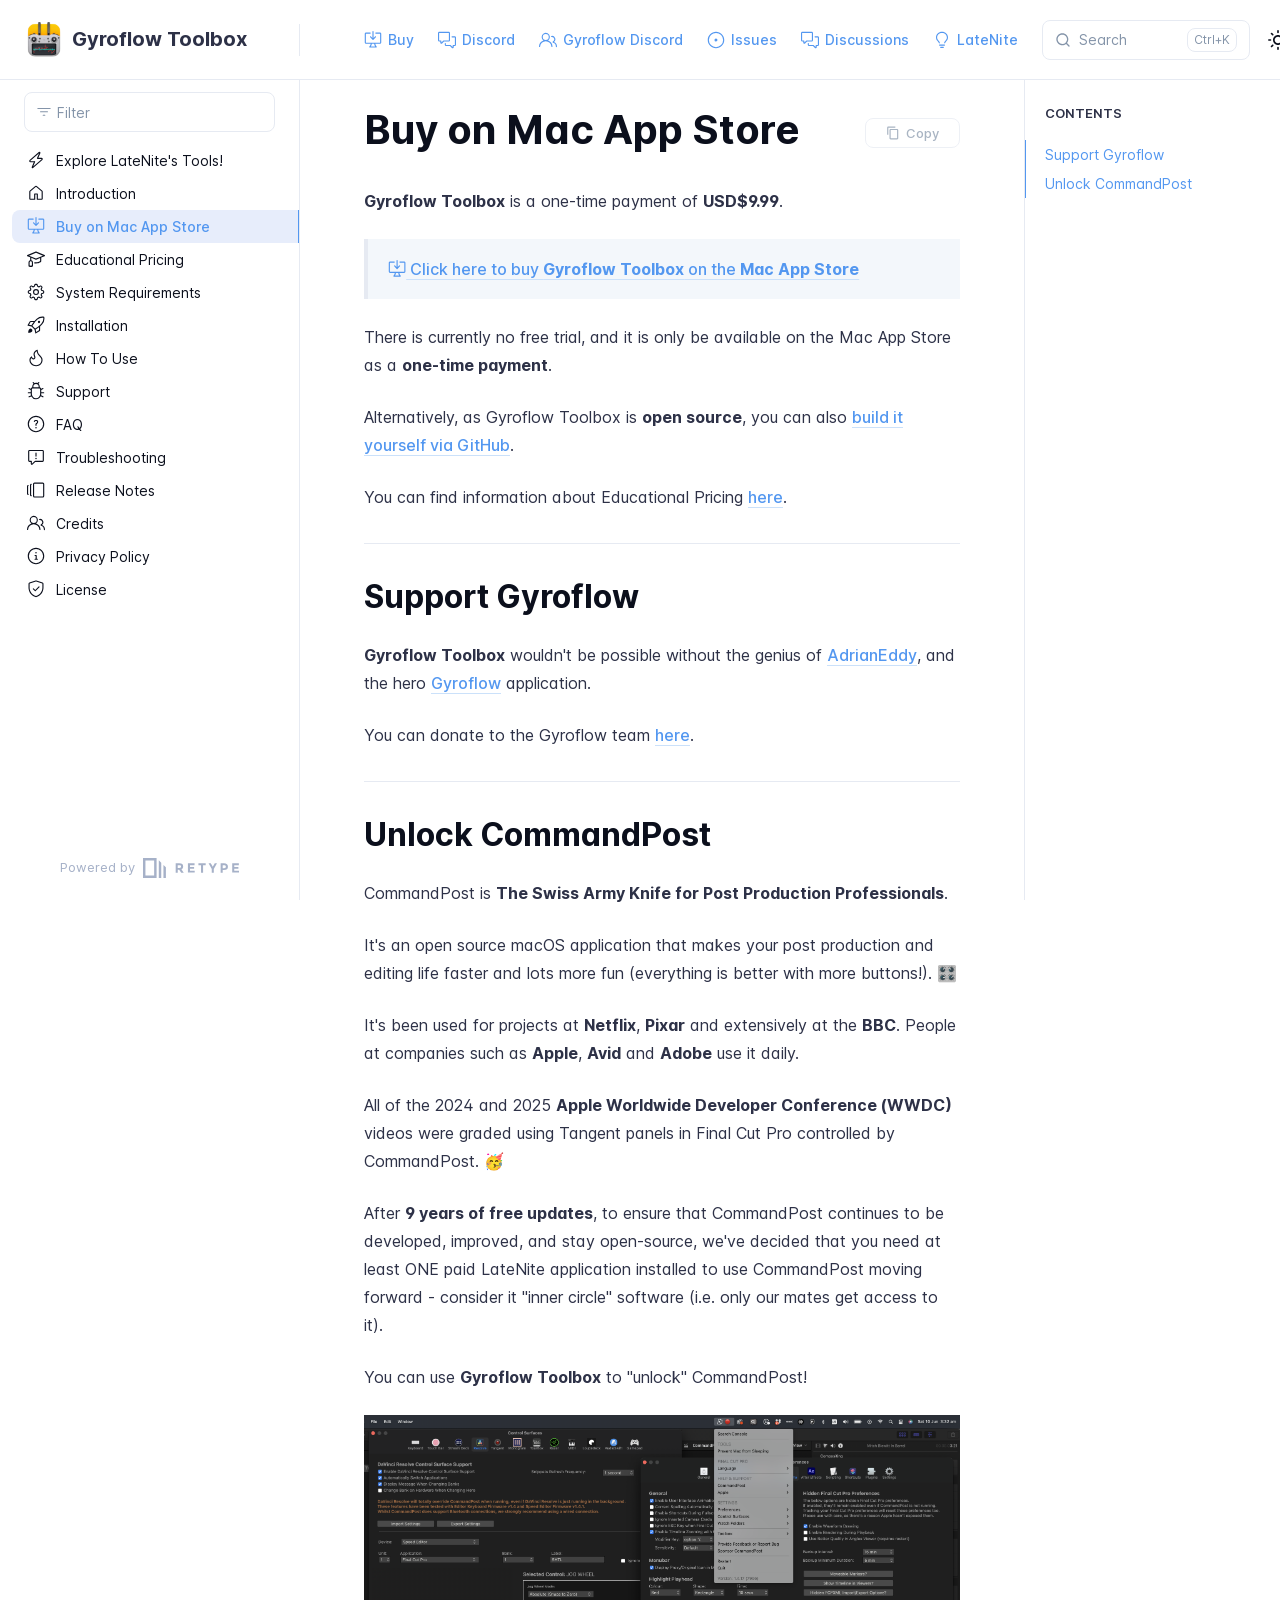
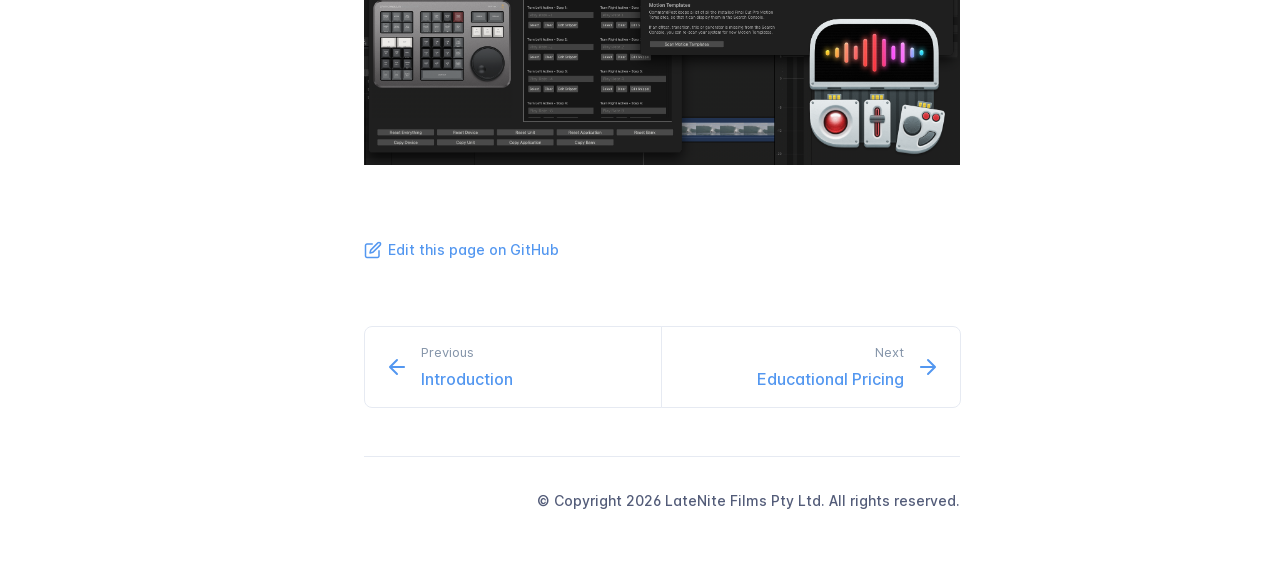
==== commit 11613c88: "Refreshes Retype-generated documentation. Process triggered by DmitriyOb." ====
--- a/buy/index.html
+++ b/buy/index.html
@@ -4,7 +4,7 @@
     <meta charset="UTF-8">
     <meta name="viewport" content="width=device-width,initial-scale=1">
     <meta name="color-scheme" content="light dark">
-    <meta name="turbo-cache-control" content="no-cache" data-turbo-track="reload" data-track-token="4.6.0.837084854161">
+    <meta name="turbo-cache-control" content="no-cache" data-turbo-track="reload" data-track-token="4.6.0.837085094727">
 
     <!-- See retype.com -->
     <meta name="generator" content="Retype 4.6.0">
@@ -44,11 +44,11 @@
     <script data-cfasync="false">(function(){var cl=document.documentElement.classList,ls=localStorage.getItem("retype_scheme"),hd=cl.contains("dark"),hl=cl.contains("light"),wm=window.matchMedia&&window.matchMedia("(prefers-color-scheme: dark)").matches;if(ls==="dark"||(!ls&&wm&&!hd&&!hl)){cl.remove("light");cl.add("dark")}else if(ls==="light"||(!ls&&!wm&&!hd&&!hl)){cl.remove("dark");cl.add("light")}})();</script>
 
     <link id="retype-favicon" rel="icon" href="../static/favicon.ico" />
-    <link href="../resources/css/retype.css?v=4.6.0.837084854161" rel="stylesheet">
-
-    <script data-cfasync="false" src="../resources/js/config.js?v=4.6.0.837084854161" data-turbo-eval="false" defer></script>
+    <link href="../resources/css/retype.css?v=4.6.0.837085094727" rel="stylesheet">
+
+    <script data-cfasync="false" src="../resources/js/config.js?v=4.6.0.837085094727" data-turbo-eval="false" defer></script>
     <script data-cfasync="false" src="../resources/js/retype.js?v=4.6.0" data-turbo-eval="false" defer></script>
-    <script id="lunr-js" data-cfasync="false" src="../resources/js/lunr.js?v=4.6.0.837084854161" data-turbo-eval="false" defer></script>
+    <script id="lunr-js" data-cfasync="false" src="../resources/js/lunr.js?v=4.6.0.837085094727" data-turbo-eval="false" defer></script>
 
     <link rel="stylesheet" href="https://cdnjs.cloudflare.com/ajax/libs/font-awesome/4.7.0/css/font-awesome.min.css">
     <style>
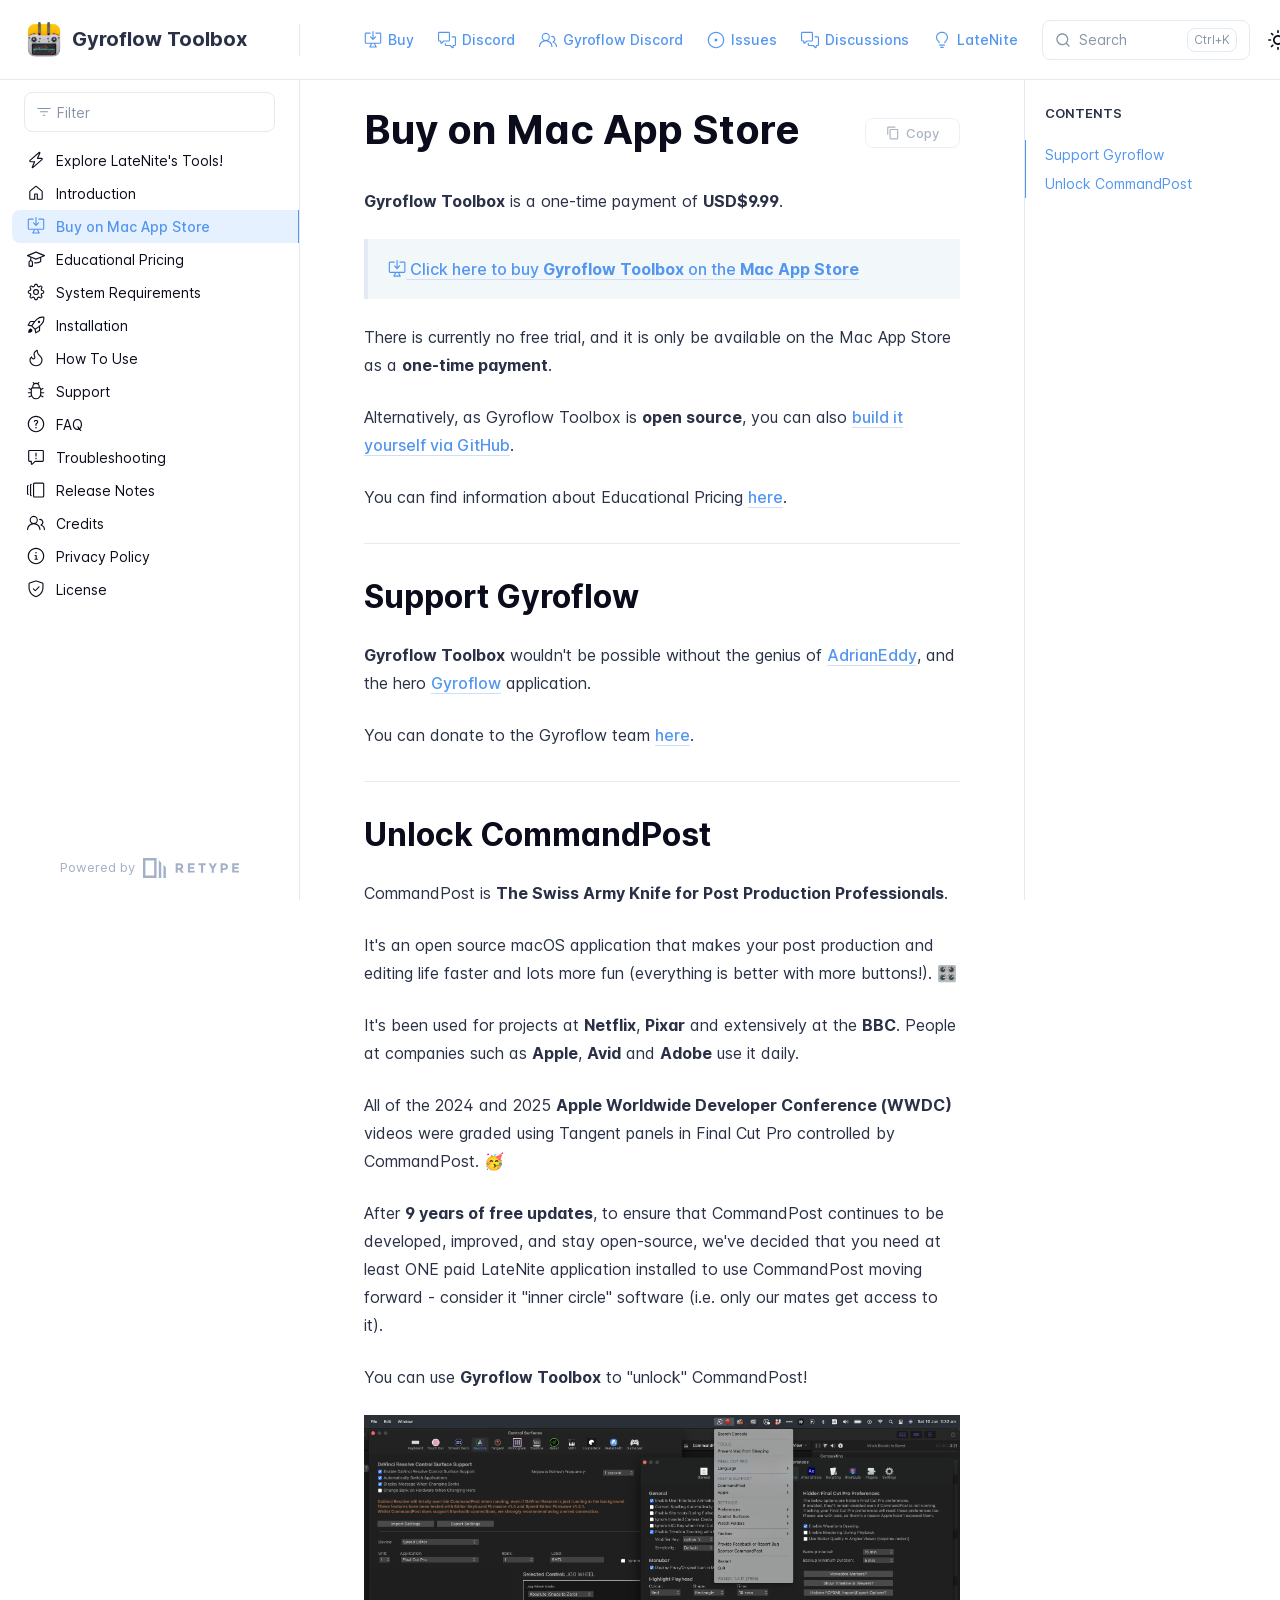
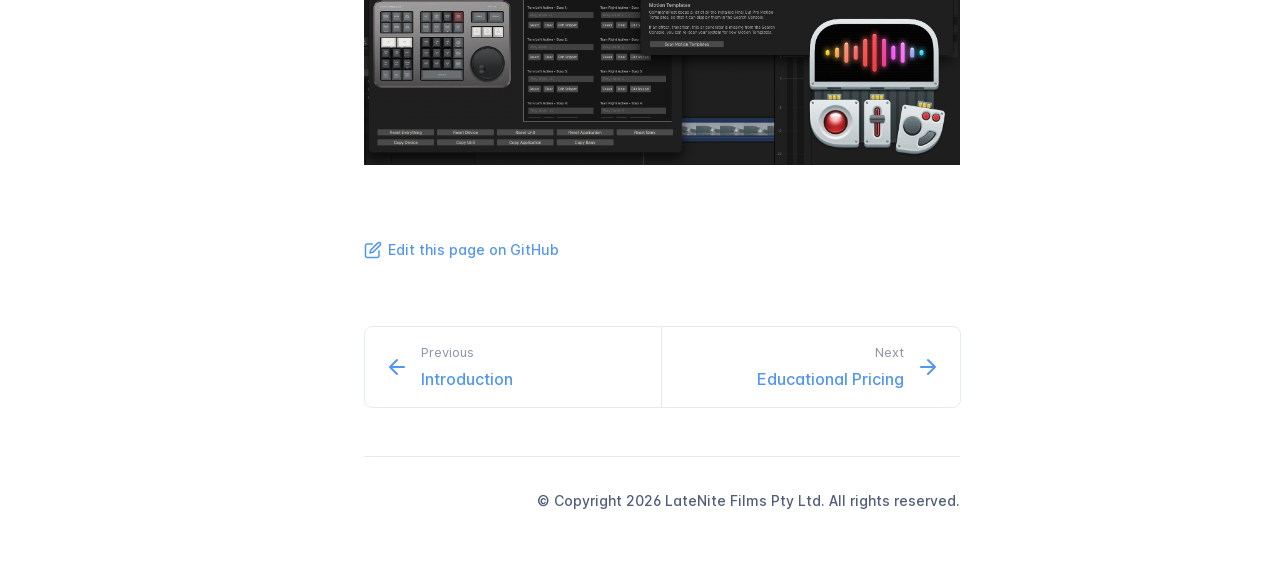
==== commit c2ae8cd5: "Refreshes Retype-generated documentation. Process triggered by DmitriyOb." ====
--- a/buy/index.html
+++ b/buy/index.html
@@ -4,7 +4,7 @@
     <meta charset="UTF-8">
     <meta name="viewport" content="width=device-width,initial-scale=1">
     <meta name="color-scheme" content="light dark">
-    <meta name="turbo-cache-control" content="no-cache" data-turbo-track="reload" data-track-token="4.6.0.837085094727">
+    <meta name="turbo-cache-control" content="no-cache" data-turbo-track="reload" data-track-token="4.6.0.837085213344">
 
     <!-- See retype.com -->
     <meta name="generator" content="Retype 4.6.0">
@@ -44,11 +44,11 @@
     <script data-cfasync="false">(function(){var cl=document.documentElement.classList,ls=localStorage.getItem("retype_scheme"),hd=cl.contains("dark"),hl=cl.contains("light"),wm=window.matchMedia&&window.matchMedia("(prefers-color-scheme: dark)").matches;if(ls==="dark"||(!ls&&wm&&!hd&&!hl)){cl.remove("light");cl.add("dark")}else if(ls==="light"||(!ls&&!wm&&!hd&&!hl)){cl.remove("dark");cl.add("light")}})();</script>
 
     <link id="retype-favicon" rel="icon" href="../static/favicon.ico" />
-    <link href="../resources/css/retype.css?v=4.6.0.837085094727" rel="stylesheet">
-
-    <script data-cfasync="false" src="../resources/js/config.js?v=4.6.0.837085094727" data-turbo-eval="false" defer></script>
+    <link href="../resources/css/retype.css?v=4.6.0.837085213344" rel="stylesheet">
+
+    <script data-cfasync="false" src="../resources/js/config.js?v=4.6.0.837085213344" data-turbo-eval="false" defer></script>
     <script data-cfasync="false" src="../resources/js/retype.js?v=4.6.0" data-turbo-eval="false" defer></script>
-    <script id="lunr-js" data-cfasync="false" src="../resources/js/lunr.js?v=4.6.0.837085094727" data-turbo-eval="false" defer></script>
+    <script id="lunr-js" data-cfasync="false" src="../resources/js/lunr.js?v=4.6.0.837085213344" data-turbo-eval="false" defer></script>
 
     <link rel="stylesheet" href="https://cdnjs.cloudflare.com/ajax/libs/font-awesome/4.7.0/css/font-awesome.min.css">
     <style>
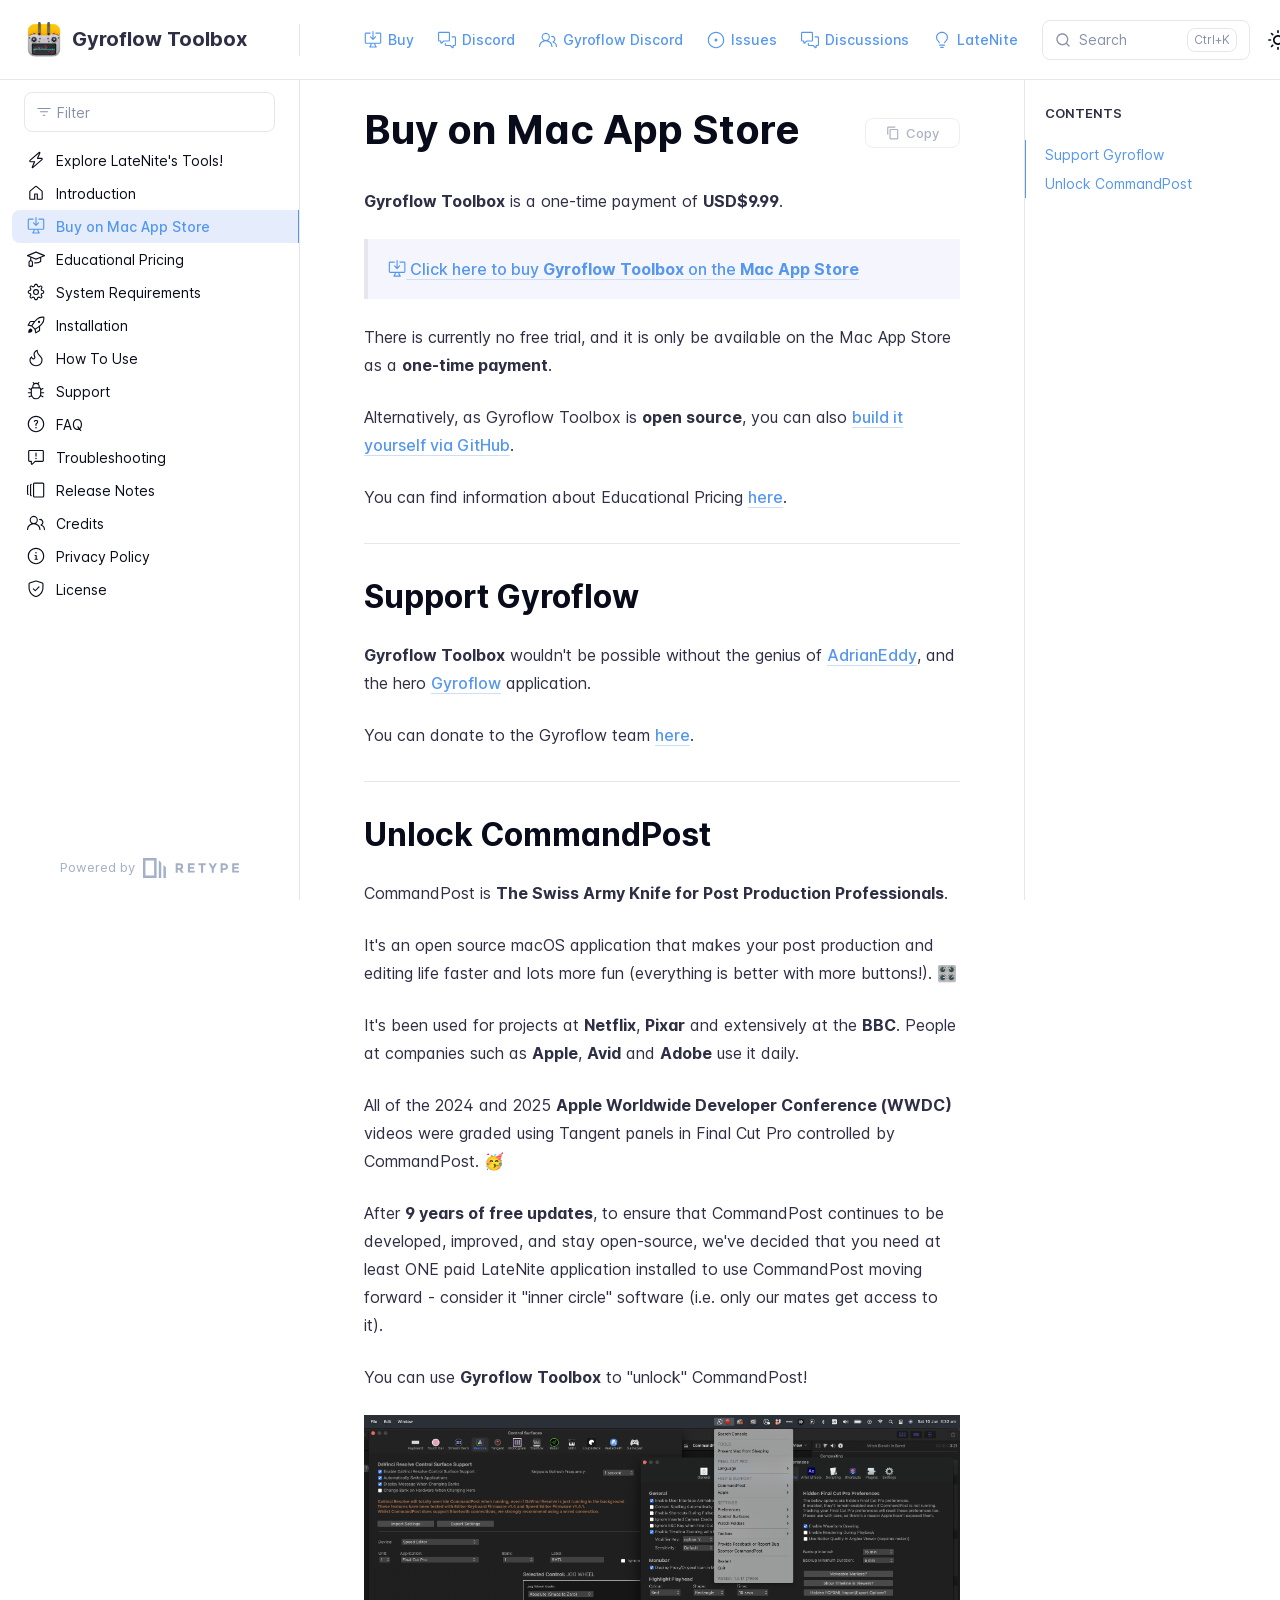
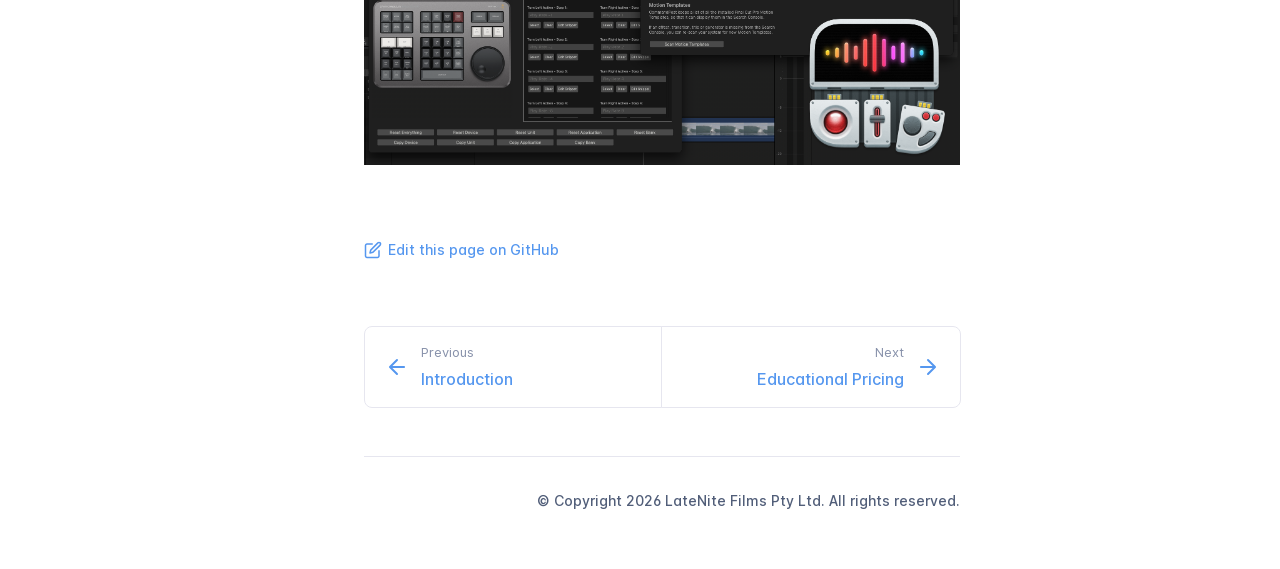
==== commit a58440b7: "Refreshes Retype-generated documentation. Process triggered by DmitriyOb." ====
--- a/buy/index.html
+++ b/buy/index.html
@@ -4,7 +4,7 @@
     <meta charset="UTF-8">
     <meta name="viewport" content="width=device-width,initial-scale=1">
     <meta name="color-scheme" content="light dark">
-    <meta name="turbo-cache-control" content="no-cache" data-turbo-track="reload" data-track-token="4.6.0.837085213344">
+    <meta name="turbo-cache-control" content="no-cache" data-turbo-track="reload" data-track-token="4.6.0.837085564986">
 
     <!-- See retype.com -->
     <meta name="generator" content="Retype 4.6.0">
@@ -44,11 +44,11 @@
     <script data-cfasync="false">(function(){var cl=document.documentElement.classList,ls=localStorage.getItem("retype_scheme"),hd=cl.contains("dark"),hl=cl.contains("light"),wm=window.matchMedia&&window.matchMedia("(prefers-color-scheme: dark)").matches;if(ls==="dark"||(!ls&&wm&&!hd&&!hl)){cl.remove("light");cl.add("dark")}else if(ls==="light"||(!ls&&!wm&&!hd&&!hl)){cl.remove("dark");cl.add("light")}})();</script>
 
     <link id="retype-favicon" rel="icon" href="../static/favicon.ico" />
-    <link href="../resources/css/retype.css?v=4.6.0.837085213344" rel="stylesheet">
-
-    <script data-cfasync="false" src="../resources/js/config.js?v=4.6.0.837085213344" data-turbo-eval="false" defer></script>
+    <link href="../resources/css/retype.css?v=4.6.0.837085564986" rel="stylesheet">
+
+    <script data-cfasync="false" src="../resources/js/config.js?v=4.6.0.837085564986" data-turbo-eval="false" defer></script>
     <script data-cfasync="false" src="../resources/js/retype.js?v=4.6.0" data-turbo-eval="false" defer></script>
-    <script id="lunr-js" data-cfasync="false" src="../resources/js/lunr.js?v=4.6.0.837085213344" data-turbo-eval="false" defer></script>
+    <script id="lunr-js" data-cfasync="false" src="../resources/js/lunr.js?v=4.6.0.837085564986" data-turbo-eval="false" defer></script>
 
     <link rel="stylesheet" href="https://cdnjs.cloudflare.com/ajax/libs/font-awesome/4.7.0/css/font-awesome.min.css">
     <style>
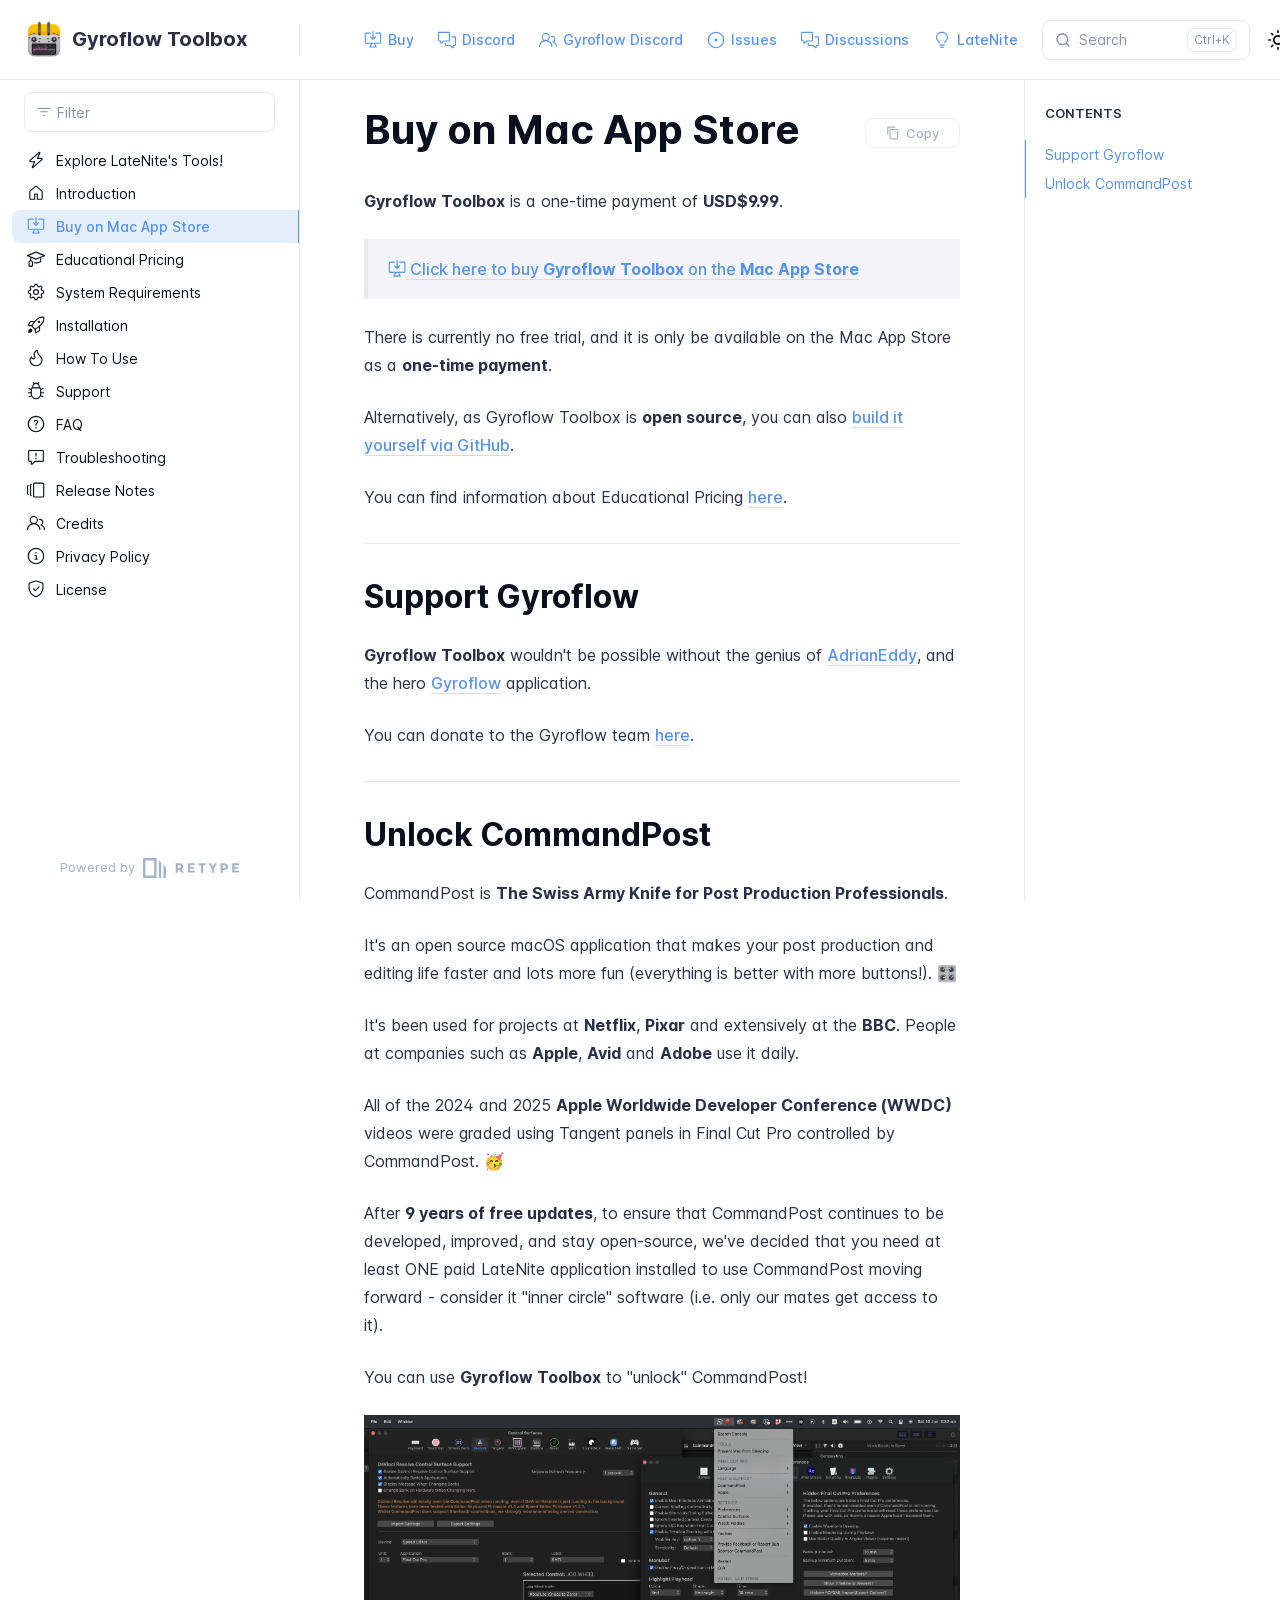
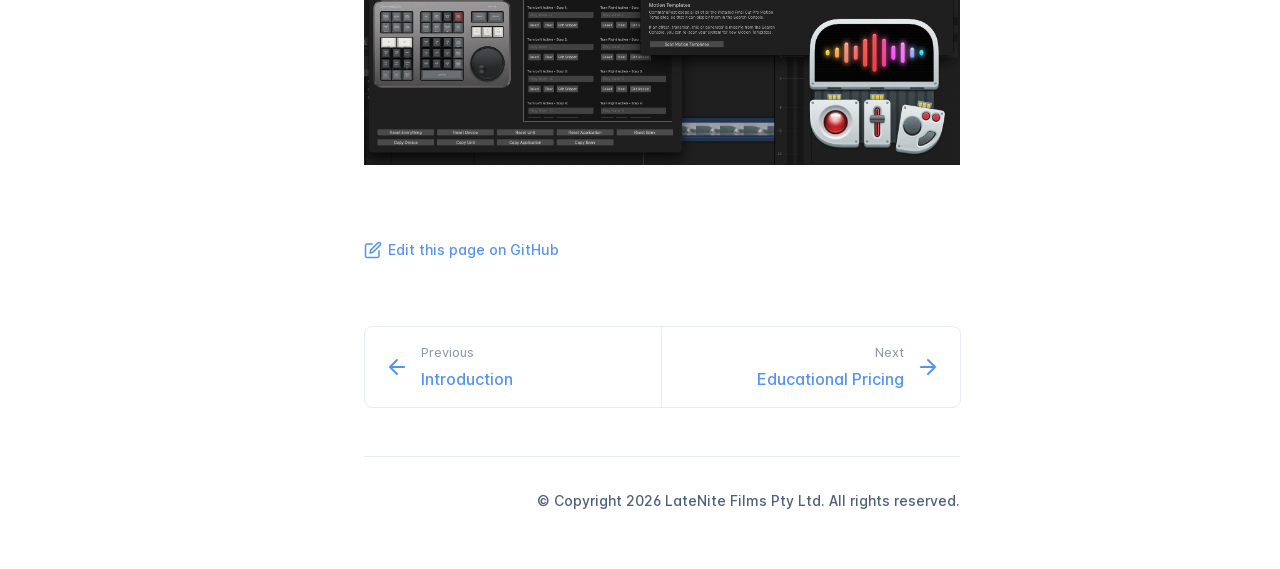
==== commit 6a29d401: "Refreshes Retype-generated documentation. Process triggered by DmitriyOb." ====
--- a/buy/index.html
+++ b/buy/index.html
@@ -4,7 +4,7 @@
     <meta charset="UTF-8">
     <meta name="viewport" content="width=device-width,initial-scale=1">
     <meta name="color-scheme" content="light dark">
-    <meta name="turbo-cache-control" content="no-cache" data-turbo-track="reload" data-track-token="4.6.0.837085564986">
+    <meta name="turbo-cache-control" content="no-cache" data-turbo-track="reload" data-track-token="4.6.0.837087032895">
 
     <!-- See retype.com -->
     <meta name="generator" content="Retype 4.6.0">
@@ -44,11 +44,11 @@
     <script data-cfasync="false">(function(){var cl=document.documentElement.classList,ls=localStorage.getItem("retype_scheme"),hd=cl.contains("dark"),hl=cl.contains("light"),wm=window.matchMedia&&window.matchMedia("(prefers-color-scheme: dark)").matches;if(ls==="dark"||(!ls&&wm&&!hd&&!hl)){cl.remove("light");cl.add("dark")}else if(ls==="light"||(!ls&&!wm&&!hd&&!hl)){cl.remove("dark");cl.add("light")}})();</script>
 
     <link id="retype-favicon" rel="icon" href="../static/favicon.ico" />
-    <link href="../resources/css/retype.css?v=4.6.0.837085564986" rel="stylesheet">
-
-    <script data-cfasync="false" src="../resources/js/config.js?v=4.6.0.837085564986" data-turbo-eval="false" defer></script>
+    <link href="../resources/css/retype.css?v=4.6.0.837087032895" rel="stylesheet">
+
+    <script data-cfasync="false" src="../resources/js/config.js?v=4.6.0.837087032895" data-turbo-eval="false" defer></script>
     <script data-cfasync="false" src="../resources/js/retype.js?v=4.6.0" data-turbo-eval="false" defer></script>
-    <script id="lunr-js" data-cfasync="false" src="../resources/js/lunr.js?v=4.6.0.837085564986" data-turbo-eval="false" defer></script>
+    <script id="lunr-js" data-cfasync="false" src="../resources/js/lunr.js?v=4.6.0.837087032895" data-turbo-eval="false" defer></script>
 
     <link rel="stylesheet" href="https://cdnjs.cloudflare.com/ajax/libs/font-awesome/4.7.0/css/font-awesome.min.css">
     <style>
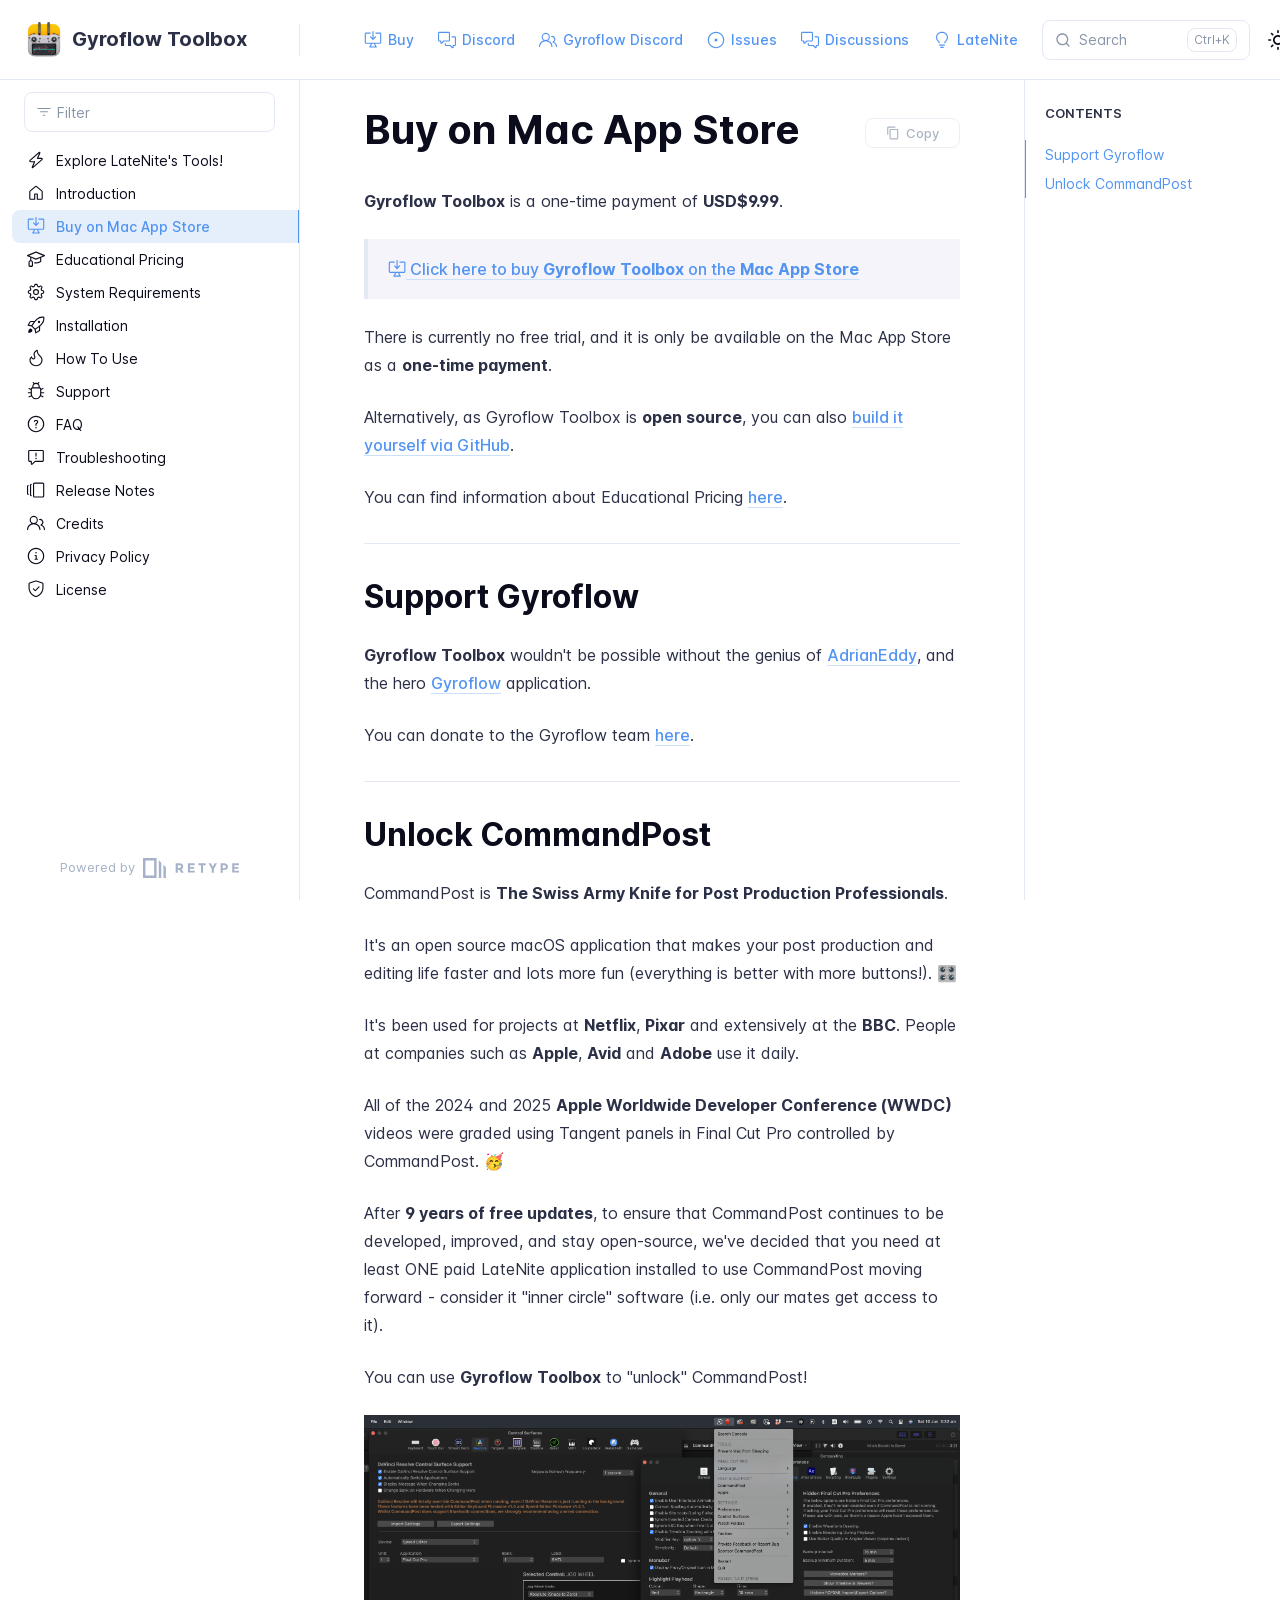
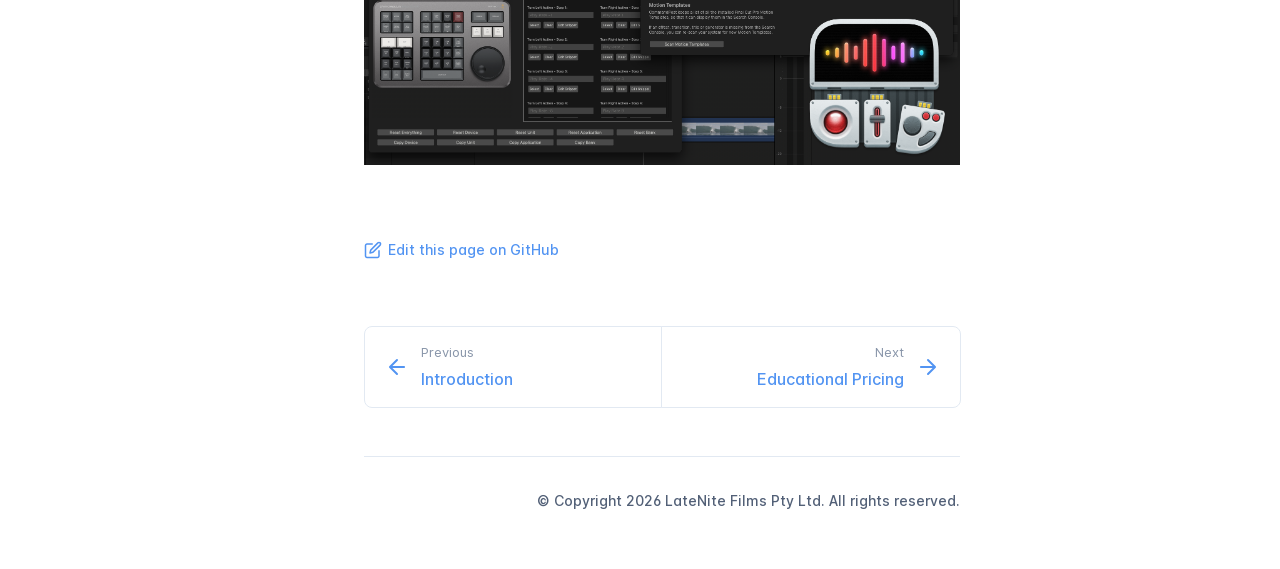
==== commit 77589934: "Refreshes Retype-generated documentation. Process triggered by DmitriyOb." ====
--- a/buy/index.html
+++ b/buy/index.html
@@ -4,7 +4,7 @@
     <meta charset="UTF-8">
     <meta name="viewport" content="width=device-width,initial-scale=1">
     <meta name="color-scheme" content="light dark">
-    <meta name="turbo-cache-control" content="no-cache" data-turbo-track="reload" data-track-token="4.6.0.837087032895">
+    <meta name="turbo-cache-control" content="no-cache" data-turbo-track="reload" data-track-token="4.6.0.837087145842">
 
     <!-- See retype.com -->
     <meta name="generator" content="Retype 4.6.0">
@@ -44,11 +44,11 @@
     <script data-cfasync="false">(function(){var cl=document.documentElement.classList,ls=localStorage.getItem("retype_scheme"),hd=cl.contains("dark"),hl=cl.contains("light"),wm=window.matchMedia&&window.matchMedia("(prefers-color-scheme: dark)").matches;if(ls==="dark"||(!ls&&wm&&!hd&&!hl)){cl.remove("light");cl.add("dark")}else if(ls==="light"||(!ls&&!wm&&!hd&&!hl)){cl.remove("dark");cl.add("light")}})();</script>
 
     <link id="retype-favicon" rel="icon" href="../static/favicon.ico" />
-    <link href="../resources/css/retype.css?v=4.6.0.837087032895" rel="stylesheet">
-
-    <script data-cfasync="false" src="../resources/js/config.js?v=4.6.0.837087032895" data-turbo-eval="false" defer></script>
+    <link href="../resources/css/retype.css?v=4.6.0.837087145842" rel="stylesheet">
+
+    <script data-cfasync="false" src="../resources/js/config.js?v=4.6.0.837087145842" data-turbo-eval="false" defer></script>
     <script data-cfasync="false" src="../resources/js/retype.js?v=4.6.0" data-turbo-eval="false" defer></script>
-    <script id="lunr-js" data-cfasync="false" src="../resources/js/lunr.js?v=4.6.0.837087032895" data-turbo-eval="false" defer></script>
+    <script id="lunr-js" data-cfasync="false" src="../resources/js/lunr.js?v=4.6.0.837087145842" data-turbo-eval="false" defer></script>
 
     <link rel="stylesheet" href="https://cdnjs.cloudflare.com/ajax/libs/font-awesome/4.7.0/css/font-awesome.min.css">
     <style>
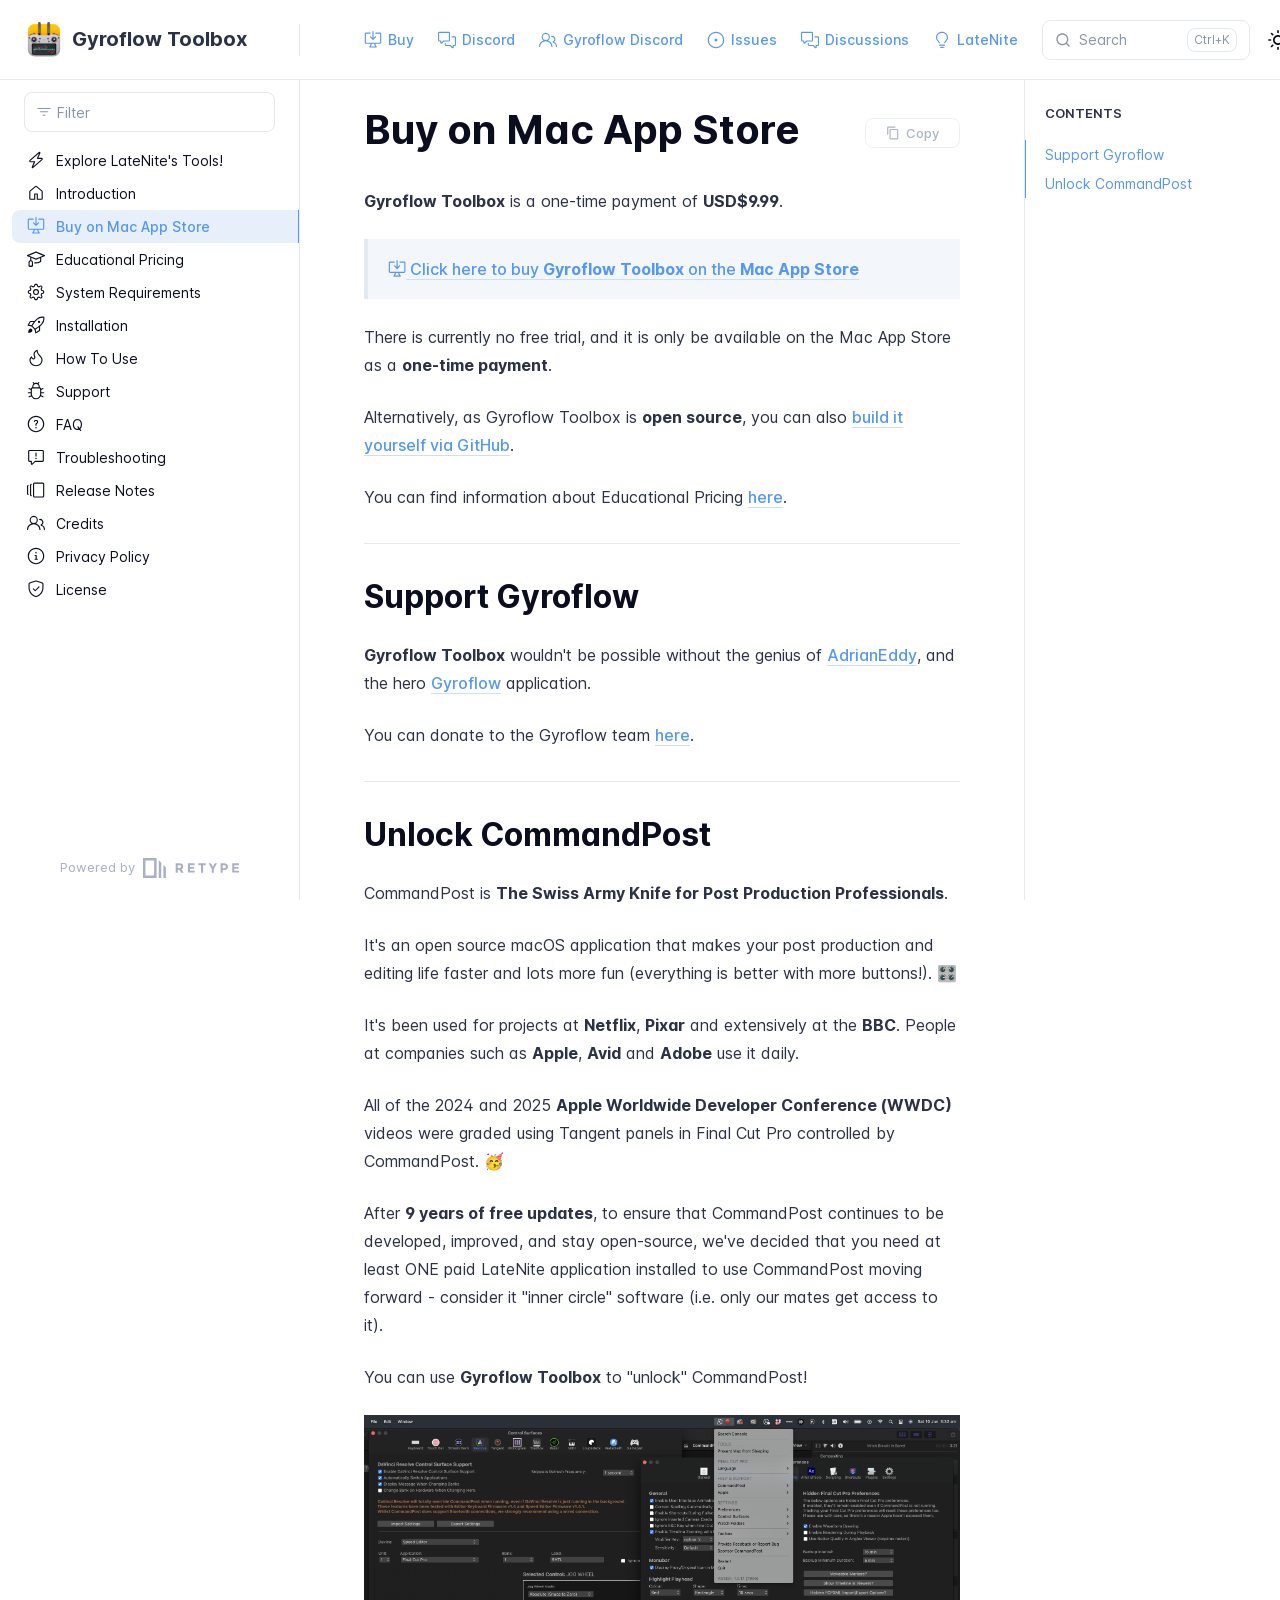
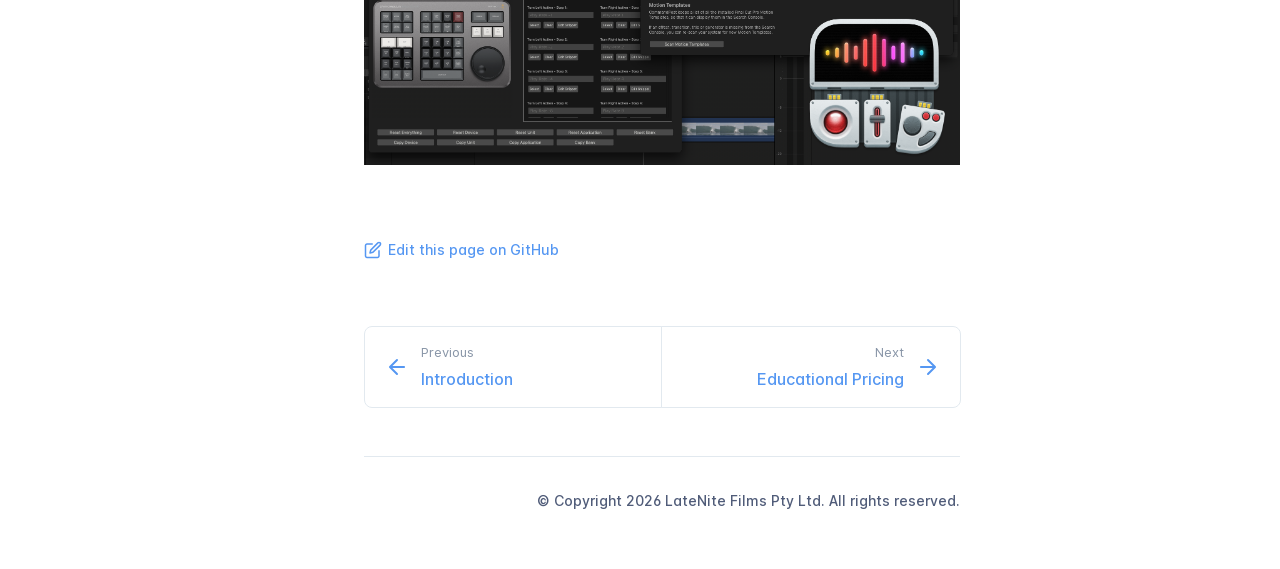
==== commit eb5a1620: "Refreshes Retype-generated documentation. Process triggered by DmitriyOb." ====
--- a/buy/index.html
+++ b/buy/index.html
@@ -4,7 +4,7 @@
     <meta charset="UTF-8">
     <meta name="viewport" content="width=device-width,initial-scale=1">
     <meta name="color-scheme" content="light dark">
-    <meta name="turbo-cache-control" content="no-cache" data-turbo-track="reload" data-track-token="4.6.0.837087145842">
+    <meta name="turbo-cache-control" content="no-cache" data-turbo-track="reload" data-track-token="4.6.0.837087397743">
 
     <!-- See retype.com -->
     <meta name="generator" content="Retype 4.6.0">
@@ -44,11 +44,11 @@
     <script data-cfasync="false">(function(){var cl=document.documentElement.classList,ls=localStorage.getItem("retype_scheme"),hd=cl.contains("dark"),hl=cl.contains("light"),wm=window.matchMedia&&window.matchMedia("(prefers-color-scheme: dark)").matches;if(ls==="dark"||(!ls&&wm&&!hd&&!hl)){cl.remove("light");cl.add("dark")}else if(ls==="light"||(!ls&&!wm&&!hd&&!hl)){cl.remove("dark");cl.add("light")}})();</script>
 
     <link id="retype-favicon" rel="icon" href="../static/favicon.ico" />
-    <link href="../resources/css/retype.css?v=4.6.0.837087145842" rel="stylesheet">
-
-    <script data-cfasync="false" src="../resources/js/config.js?v=4.6.0.837087145842" data-turbo-eval="false" defer></script>
+    <link href="../resources/css/retype.css?v=4.6.0.837087397743" rel="stylesheet">
+
+    <script data-cfasync="false" src="../resources/js/config.js?v=4.6.0.837087397743" data-turbo-eval="false" defer></script>
     <script data-cfasync="false" src="../resources/js/retype.js?v=4.6.0" data-turbo-eval="false" defer></script>
-    <script id="lunr-js" data-cfasync="false" src="../resources/js/lunr.js?v=4.6.0.837087145842" data-turbo-eval="false" defer></script>
+    <script id="lunr-js" data-cfasync="false" src="../resources/js/lunr.js?v=4.6.0.837087397743" data-turbo-eval="false" defer></script>
 
     <link rel="stylesheet" href="https://cdnjs.cloudflare.com/ajax/libs/font-awesome/4.7.0/css/font-awesome.min.css">
     <style>
